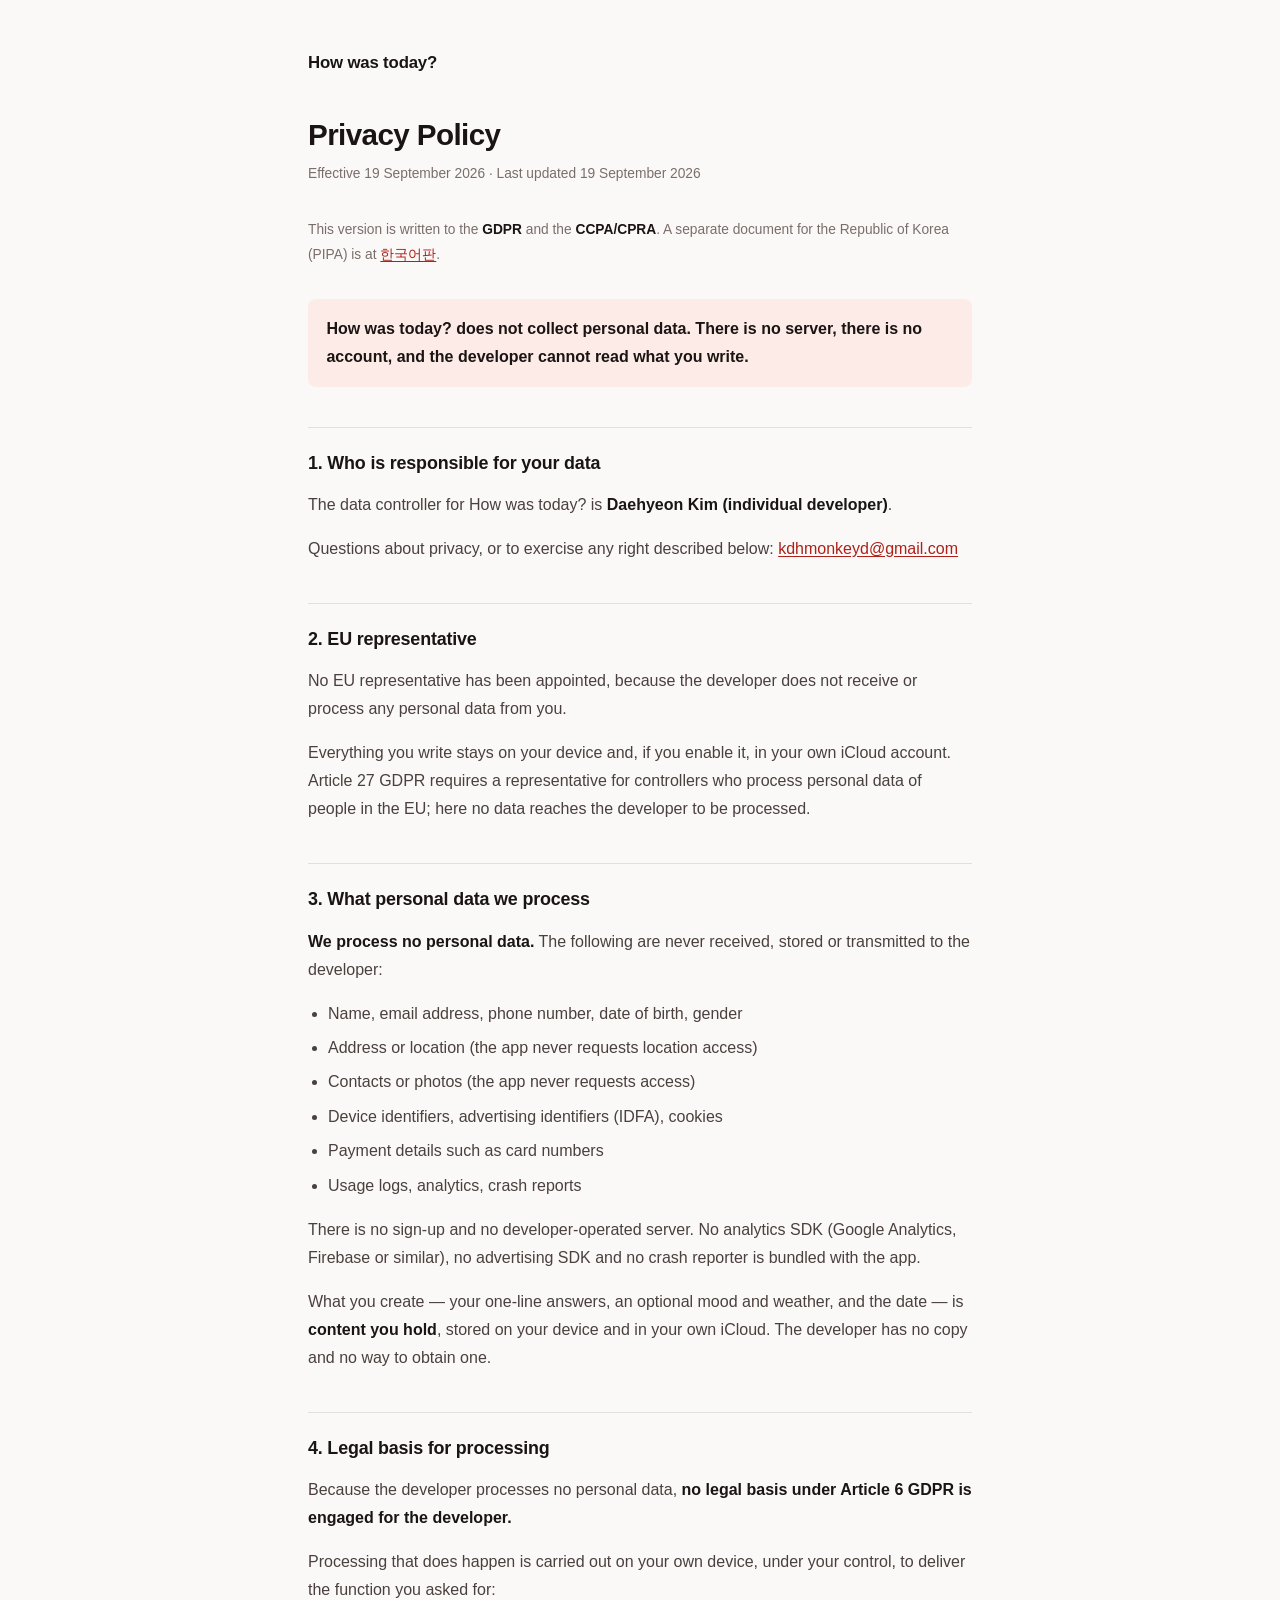
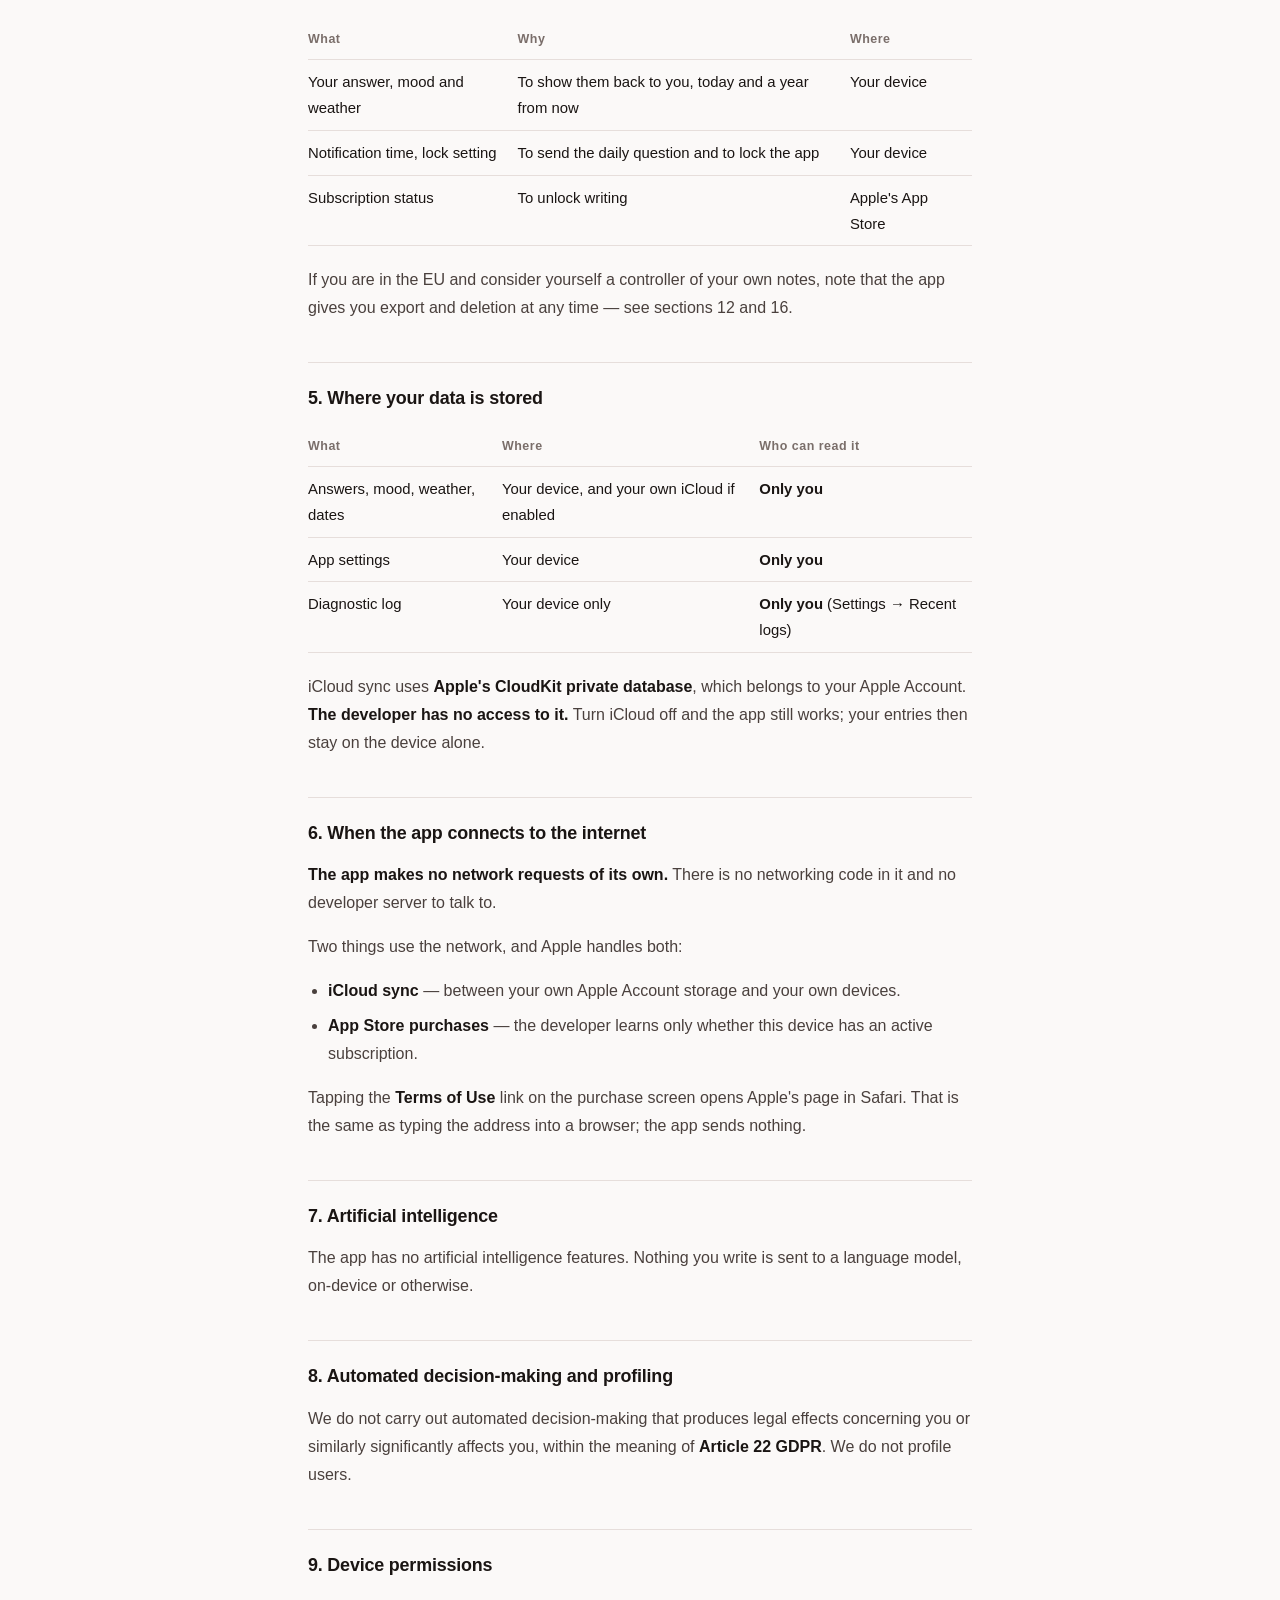
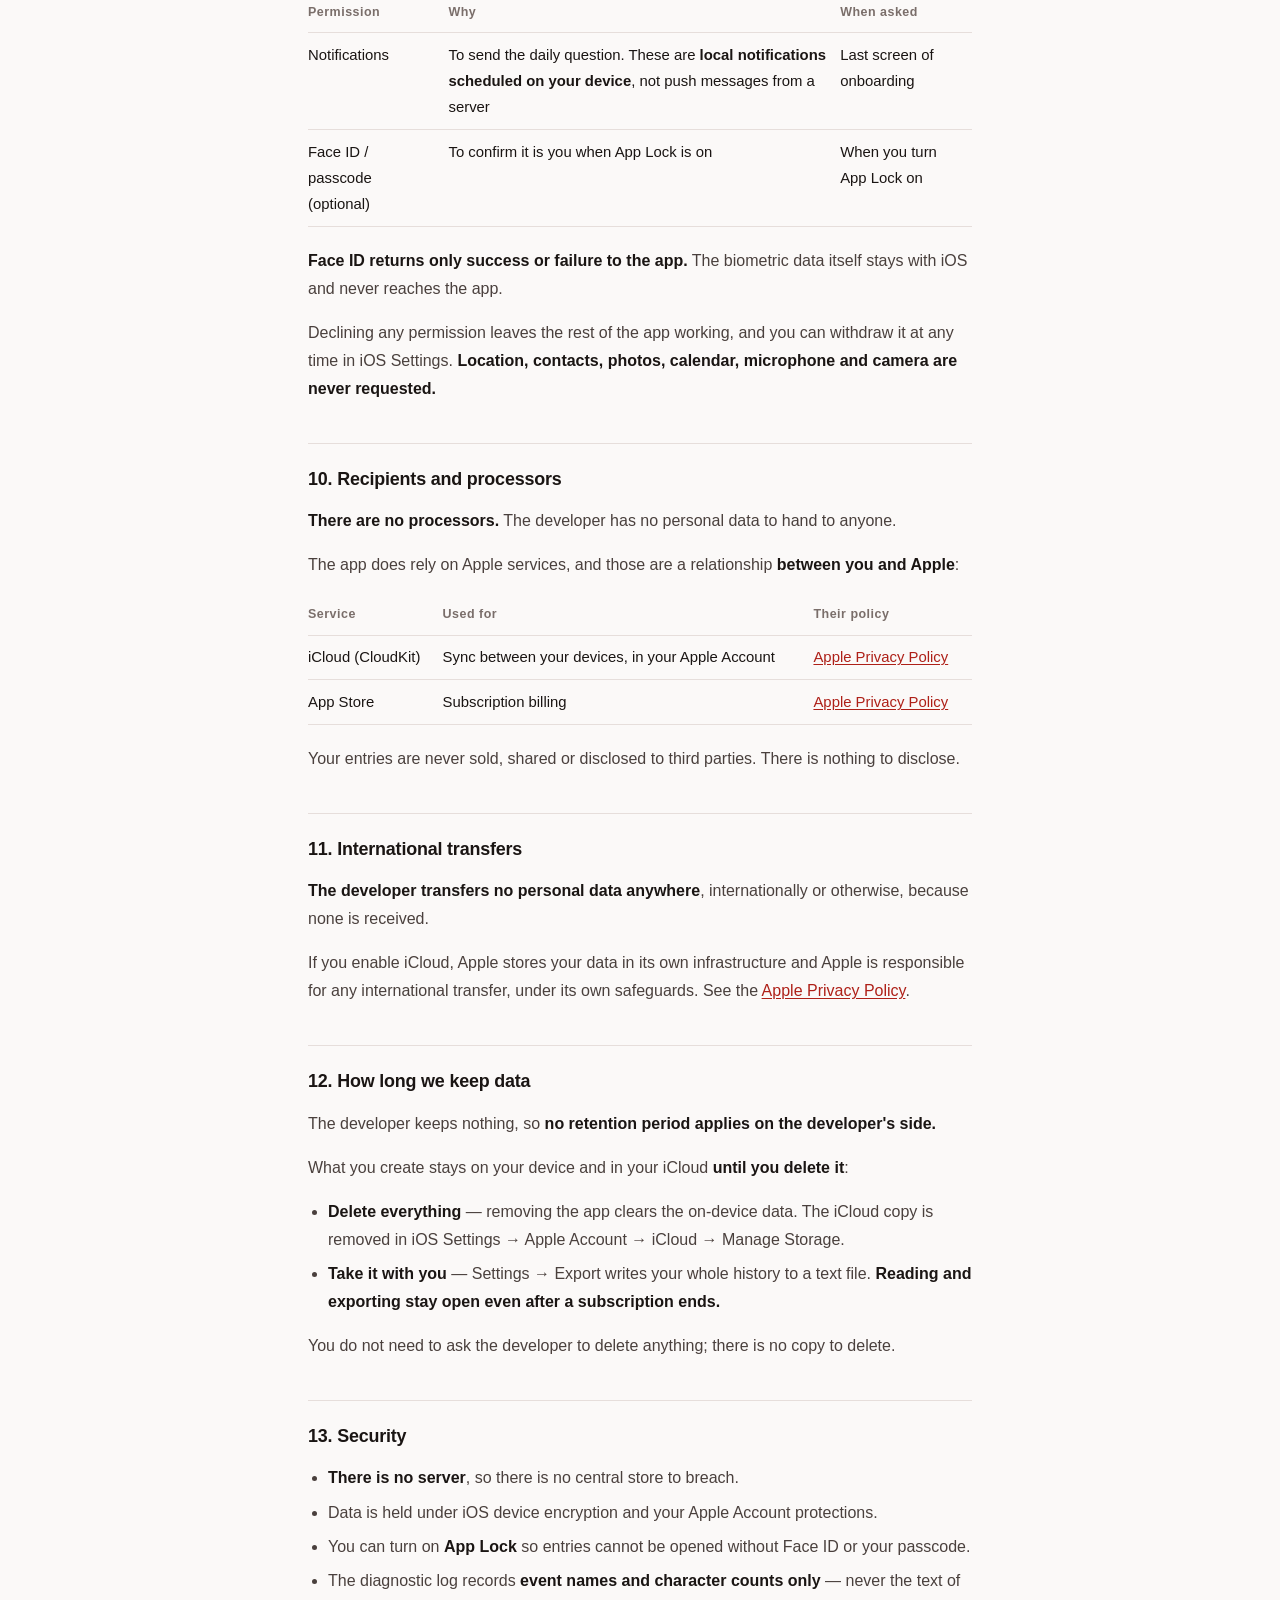
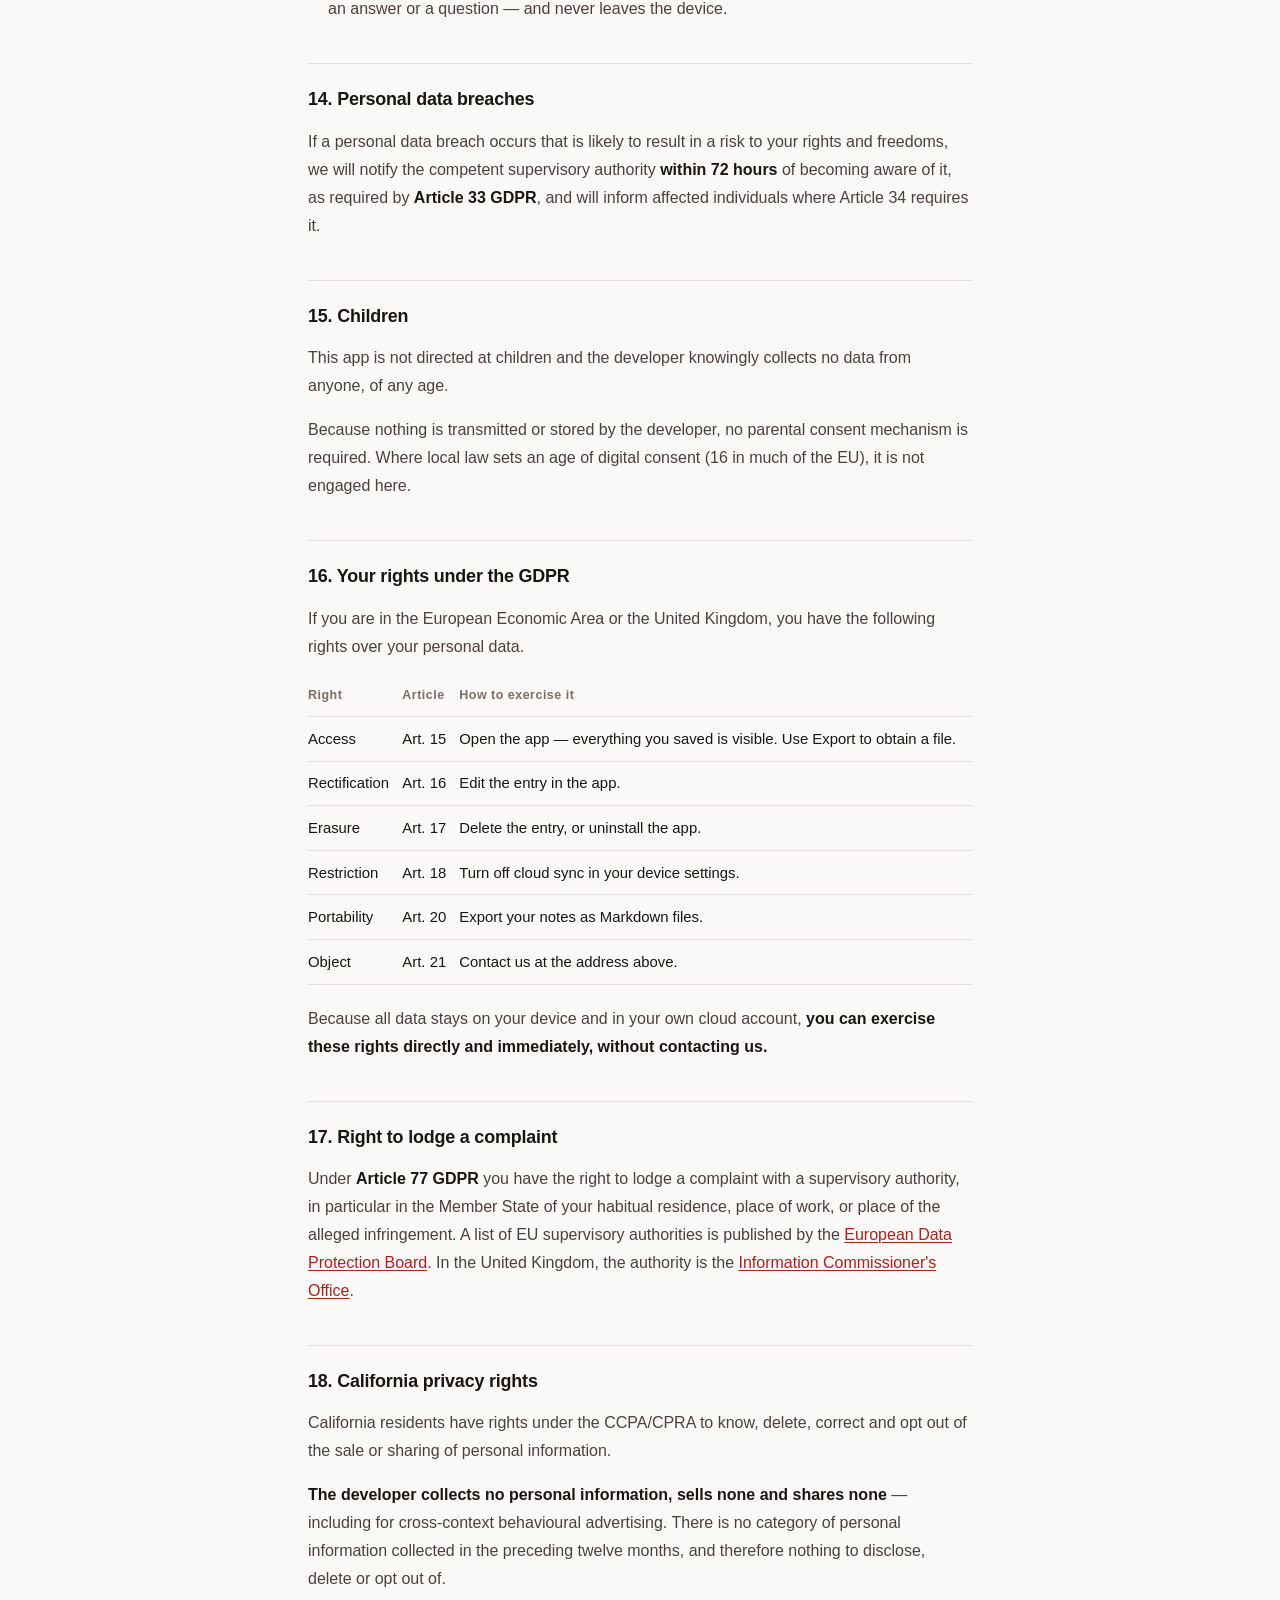
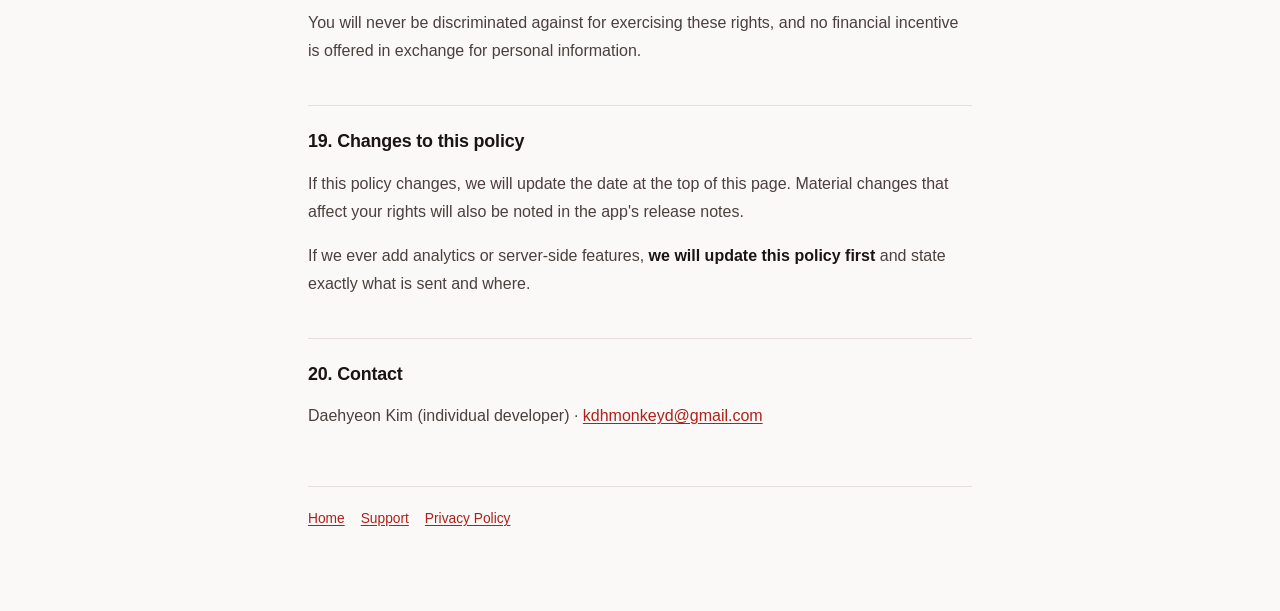
==== privacy-en.html @ e28bb33d "오늘 어땠어? 공개 페이지 — 소개 · 지원 · 개인정보 처리방침 (ko/en) 한국어판은 PIPA 16절, 영문판은 GDPR + CCPA/CPRA 20절. 번역이 아니라 법이 달" ====
<!doctype html>
<html lang="en">
<head>
<meta charset="utf-8">
<meta name="viewport" content="width=device-width, initial-scale=1">
<title>Privacy Policy — How was today?</title>
<meta name="description" content="How was today? — no server, no data collection.">
<link rel="stylesheet" href="_style.css">
</head>
<body>
<div class="wrap">
<header class="brand">
  <a href="./"><span class="ko">How was today?</span><span class="en"></span></a>
</header>

<h1>Privacy Policy</h1>
<p class="meta">Effective 19 September 2026 · Last updated 19 September 2026</p>

<p class="meta">This version is written to the <strong>GDPR</strong> and the <strong>CCPA/CPRA</strong>. A separate document for the Republic of Korea (PIPA) is at <a href="privacy.html">한국어판</a>.</p>

<p class="lede">How was today? does not collect personal data. There is no server, there is no account, and <strong>the developer cannot read what you write.</strong></p>
<h2>1. Who is responsible for your data</h2>
<p>The data controller for How was today? is <strong>Daehyeon Kim (individual developer)</strong>.</p><p>Questions about privacy, or to exercise any right described below: <a href="mailto:kdhmonkeyd@gmail.com">kdhmonkeyd@gmail.com</a></p>

<h2>2. EU representative</h2>
<p>No EU representative has been appointed, because the developer does not receive or process any personal data from you.</p>
<p>Everything you write stays on your device and, if you enable it, in your own iCloud account. Article 27 GDPR requires a representative for controllers who process personal data of people in the EU; here no data reaches the developer to be processed.</p>

<h2>3. What personal data we process</h2>
<p><strong>We process no personal data.</strong> The following are never received, stored or transmitted to the developer:</p>
<ul>
  <li>Name, email address, phone number, date of birth, gender</li>
  <li>Address or location (the app never requests location access)</li>
  <li>Contacts or photos (the app never requests access)</li>
  <li>Device identifiers, advertising identifiers (IDFA), cookies</li>
  <li>Payment details such as card numbers</li>
  <li>Usage logs, analytics, crash reports</li>
</ul>
<p>There is no sign-up and no developer-operated server. No analytics SDK (Google Analytics, Firebase or similar), no advertising SDK and no crash reporter is bundled with the app.</p>
<p>What you create — your one-line answers, an optional mood and weather, and the date — is <strong>content you hold</strong>, stored on your device and in your own iCloud. The developer has no copy and no way to obtain one.</p>

<h2>4. Legal basis for processing</h2>
<p>Because the developer processes no personal data, <strong>no legal basis under Article 6 GDPR is engaged for the developer.</strong></p>
<p>Processing that does happen is carried out on your own device, under your control, to deliver the function you asked for:</p>
<div class="scroller"><table>
<thead><tr><th>What</th><th>Why</th><th>Where</th></tr></thead>
<tbody>
<tr><td>Your answer, mood and weather</td><td>To show them back to you, today and a year from now</td><td>Your device</td></tr>
<tr><td>Notification time, lock setting</td><td>To send the daily question and to lock the app</td><td>Your device</td></tr>
<tr><td>Subscription status</td><td>To unlock writing</td><td>Apple's App Store</td></tr>
</tbody>
</table></div>
<p>If you are in the EU and consider yourself a controller of your own notes, note that the app gives you export and deletion at any time — see sections 12 and 16.</p>

<h2>5. Where your data is stored</h2>
<div class="scroller"><table>
<thead><tr><th>What</th><th>Where</th><th>Who can read it</th></tr></thead>
<tbody>
<tr><td>Answers, mood, weather, dates</td><td>Your device, and your own iCloud if enabled</td><td><strong>Only you</strong></td></tr>
<tr><td>App settings</td><td>Your device</td><td><strong>Only you</strong></td></tr>
<tr><td>Diagnostic log</td><td>Your device only</td><td><strong>Only you</strong> (Settings → Recent logs)</td></tr>
</tbody>
</table></div>
<p>iCloud sync uses <strong>Apple's CloudKit private database</strong>, which belongs to your Apple Account. <strong>The developer has no access to it.</strong> Turn iCloud off and the app still works; your entries then stay on the device alone.</p>

<h2>6. When the app connects to the internet</h2>
<p><strong>The app makes no network requests of its own.</strong> There is no networking code in it and no developer server to talk to.</p>
<p>Two things use the network, and Apple handles both:</p>
<ul>
  <li><strong>iCloud sync</strong> — between your own Apple Account storage and your own devices.</li>
  <li><strong>App Store purchases</strong> — the developer learns only whether this device has an active subscription.</li>
</ul>
<p>Tapping the <strong>Terms of Use</strong> link on the purchase screen opens Apple's page in Safari. That is the same as typing the address into a browser; the app sends nothing.</p>

<h2>7. Artificial intelligence</h2>
<p>The app has no artificial intelligence features. Nothing you write is sent to a language model, on-device or otherwise.</p>

<h2>8. Automated decision-making and profiling</h2>
<p>We do not carry out automated decision-making that produces legal effects concerning you or similarly significantly affects you, within the meaning of <strong>Article 22 GDPR</strong>. We do not profile users.</p>

<h2>9. Device permissions</h2>
<div class="scroller"><table>
<thead><tr><th>Permission</th><th>Why</th><th>When asked</th></tr></thead>
<tbody>
<tr><td>Notifications</td><td>To send the daily question. These are <strong>local notifications scheduled on your device</strong>, not push messages from a server</td><td>Last screen of onboarding</td></tr>
<tr><td>Face ID / passcode (optional)</td><td>To confirm it is you when App Lock is on</td><td>When you turn App Lock on</td></tr>
</tbody>
</table></div>
<p><strong>Face ID returns only success or failure to the app.</strong> The biometric data itself stays with iOS and never reaches the app.</p>
<p>Declining any permission leaves the rest of the app working, and you can withdraw it at any time in iOS Settings. <strong>Location, contacts, photos, calendar, microphone and camera are never requested.</strong></p>

<h2>10. Recipients and processors</h2>
<p><strong>There are no processors.</strong> The developer has no personal data to hand to anyone.</p>
<p>The app does rely on Apple services, and those are a relationship <strong>between you and Apple</strong>:</p>
<div class="scroller"><table>
<thead><tr><th>Service</th><th>Used for</th><th>Their policy</th></tr></thead>
<tbody>
<tr><td>iCloud (CloudKit)</td><td>Sync between your devices, in your Apple Account</td><td><a href="https://www.apple.com/legal/privacy/">Apple Privacy Policy</a></td></tr>
<tr><td>App Store</td><td>Subscription billing</td><td><a href="https://www.apple.com/legal/privacy/">Apple Privacy Policy</a></td></tr>
</tbody>
</table></div>
<p>Your entries are never sold, shared or disclosed to third parties. There is nothing to disclose.</p>

<h2>11. International transfers</h2>
<p><strong>The developer transfers no personal data anywhere</strong>, internationally or otherwise, because none is received.</p>
<p>If you enable iCloud, Apple stores your data in its own infrastructure and Apple is responsible for any international transfer, under its own safeguards. See the <a href="https://www.apple.com/legal/privacy/">Apple Privacy Policy</a>.</p>

<h2>12. How long we keep data</h2>
<p>The developer keeps nothing, so <strong>no retention period applies on the developer's side.</strong></p>
<p>What you create stays on your device and in your iCloud <strong>until you delete it</strong>:</p>
<ul>
  <li><strong>Delete everything</strong> — removing the app clears the on-device data. The iCloud copy is removed in iOS Settings → Apple Account → iCloud → Manage Storage.</li>
  <li><strong>Take it with you</strong> — Settings → Export writes your whole history to a text file. <strong>Reading and exporting stay open even after a subscription ends.</strong></li>
</ul>
<p>You do not need to ask the developer to delete anything; there is no copy to delete.</p>

<h2>13. Security</h2>
<ul>
  <li><strong>There is no server</strong>, so there is no central store to breach.</li>
  <li>Data is held under iOS device encryption and your Apple Account protections.</li>
  <li>You can turn on <strong>App Lock</strong> so entries cannot be opened without Face ID or your passcode.</li>
  <li>The diagnostic log records <strong>event names and character counts only</strong> — never the text of an answer or a question — and never leaves the device.</li>
</ul>

<h2>14. Personal data breaches</h2>
<p>If a personal data breach occurs that is likely to result in a risk to your rights and freedoms, we will notify the competent supervisory authority <strong>within 72 hours</strong> of becoming aware of it, as required by <strong>Article 33 GDPR</strong>, and will inform affected individuals where Article 34 requires it.</p>

<h2>15. Children</h2>
<p>This app is not directed at children and the developer knowingly collects no data from anyone, of any age.</p>
<p>Because nothing is transmitted or stored by the developer, no parental consent mechanism is required. Where local law sets an age of digital consent (16 in much of the EU), it is not engaged here.</p>

<h2>16. Your rights under the GDPR</h2>
<p>If you are in the European Economic Area or the United Kingdom, you have the following rights over your personal data.</p>
<div class="scroller"><table><thead><tr><th>Right</th><th>Article</th><th>How to exercise it</th></tr></thead><tbody><tr><td>Access</td><td>Art. 15</td><td>Open the app — everything you saved is visible. Use Export to obtain a file.</td></tr><tr><td>Rectification</td><td>Art. 16</td><td>Edit the entry in the app.</td></tr><tr><td>Erasure</td><td>Art. 17</td><td>Delete the entry, or uninstall the app.</td></tr><tr><td>Restriction</td><td>Art. 18</td><td>Turn off cloud sync in your device settings.</td></tr><tr><td>Portability</td><td>Art. 20</td><td>Export your notes as Markdown files.</td></tr><tr><td>Object</td><td>Art. 21</td><td>Contact us at the address above.</td></tr></tbody></table></div>
<p>Because all data stays on your device and in your own cloud account, <strong>you can exercise these rights directly and immediately, without contacting us.</strong></p>

<h2>17. Right to lodge a complaint</h2>
<p>Under <strong>Article 77 GDPR</strong> you have the right to lodge a complaint with a supervisory authority, in particular in the Member State of your habitual residence, place of work, or place of the alleged infringement. A list of EU supervisory authorities is published by the <a href="https://www.edpb.europa.eu/about-edpb/about-edpb/members_en">European Data Protection Board</a>. In the United Kingdom, the authority is the <a href="https://ico.org.uk/">Information Commissioner's Office</a>.</p>

<h2>18. California privacy rights</h2>
<p>California residents have rights under the CCPA/CPRA to know, delete, correct and opt out of the sale or sharing of personal information.</p>
<p><strong>The developer collects no personal information, sells none and shares none</strong> — including for cross-context behavioural advertising. There is no category of personal information collected in the preceding twelve months, and therefore nothing to disclose, delete or opt out of.</p>
<p>You will never be discriminated against for exercising these rights, and no financial incentive is offered in exchange for personal information.</p>

<h2>19. Changes to this policy</h2>
<p>If this policy changes, we will update the date at the top of this page. Material changes that affect your rights will also be noted in the app's release notes.</p>
<p>If we ever add analytics or server-side features, <strong>we will update this policy first</strong> and state exactly what is sent and where.</p>

<h2>20. Contact</h2>
<p>Daehyeon Kim (individual developer) · <a href="mailto:kdhmonkeyd@gmail.com">kdhmonkeyd@gmail.com</a></p>
<footer>
  <a href="./">Home</a><a href="support.html">Support</a><a href="privacy-en.html">Privacy Policy</a>
</footer>
</div>
</body>
</html>
---- _style.css ----
/* 앱과 같은 토큰 (DesignTokens.swift) */
:root {
  --brand: #DE2E24; --brand-ink: #AE2018; --brand-soft: #FDEBE8;
  --ground: #FBF9F8; --surface: #FFFFFF; --sunk: #F4EFED;
  --ink: #1A1513; --ink2: #4A403D; --ink3: #7A6E6A;
  --hairline: #E6DEDB;
}
@media (prefers-color-scheme: dark) {
  :root {
    --brand: #FF6A5C; --brand-ink: #FF9084; --brand-soft: #35201D;
    --ground: #16110F; --surface: #1E1815; --sunk: #241D1A;
    --ink: #F3EDEB; --ink2: #C4B8B4; --ink3: #93857F;
    --hairline: #362C29;
  }
}
* { box-sizing: border-box; }
html { -webkit-text-size-adjust: 100%; }
body {
  margin: 0; background: var(--ground); color: var(--ink);
  font: 16px/1.75 "Apple SD Gothic Neo", "Pretendard", -apple-system,
        BlinkMacSystemFont, "Segoe UI", "Malgun Gothic", sans-serif;
  -webkit-font-smoothing: antialiased;
}
.wrap { max-width: 44rem; margin: 0 auto; padding: 3rem 1.25rem 5rem; }
header.brand { display: flex; align-items: center; gap: .6rem; margin-bottom: 2.5rem; }
header.brand a { display: flex; align-items: baseline; gap: .5rem; text-decoration: none; }
header.brand .ko { font-size: 1.05rem; font-weight: 800; color: var(--ink); letter-spacing: -.01em; }
header.brand .en {
  font-size: .68rem; font-weight: 700; letter-spacing: .16em;
  text-transform: uppercase; color: var(--brand-ink);
}
h1 { font-size: 1.85rem; font-weight: 800; line-height: 1.25; letter-spacing: -.02em; margin: 0 0 .5rem; }
h2 {
  font-size: 1.12rem; font-weight: 700; margin: 2.5rem 0 .75rem;
  padding-top: 1.25rem; border-top: 1px solid var(--hairline); letter-spacing: -.01em;
}
h3 { font-size: 1rem; font-weight: 700; margin: 1.75rem 0 .4rem; }
p, li { color: var(--ink2); }
p { margin: 0 0 1rem; }
strong, b { color: var(--ink); font-weight: 700; }
.meta { color: var(--ink3); font-size: .86rem; margin-bottom: 2rem; }
.lede {
  background: var(--brand-soft); color: var(--ink);
  padding: 1rem 1.15rem; border-radius: 8px; margin: 0 0 2rem; font-weight: 600;
}
ul, ol { padding-left: 1.25rem; margin: 0 0 1rem; }
li { margin-bottom: .4rem; }
.scroller { overflow-x: auto; margin: 0 0 1.25rem; }
table { border-collapse: collapse; width: 100%; font-size: .93rem; min-width: 26rem; }
th, td { text-align: left; padding: .55rem .8rem .55rem 0; border-bottom: 1px solid var(--hairline); vertical-align: top; }
th { font-size: .78rem; font-weight: 700; color: var(--ink3); letter-spacing: .04em; }
code {
  font-family: ui-monospace, SFMono-Regular, Menlo, monospace;
  font-size: .88em; background: var(--sunk); padding: .1em .35em; border-radius: 3px;
  overflow-wrap: anywhere;
}
a { color: var(--brand-ink); text-underline-offset: 2px; }
a:focus-visible { outline: 2px solid var(--brand); outline-offset: 2px; }
footer {
  margin-top: 3.5rem; padding-top: 1.25rem; border-top: 1px solid var(--hairline);
  font-size: .86rem; color: var(--ink3);
}
footer a { margin-right: 1rem; }
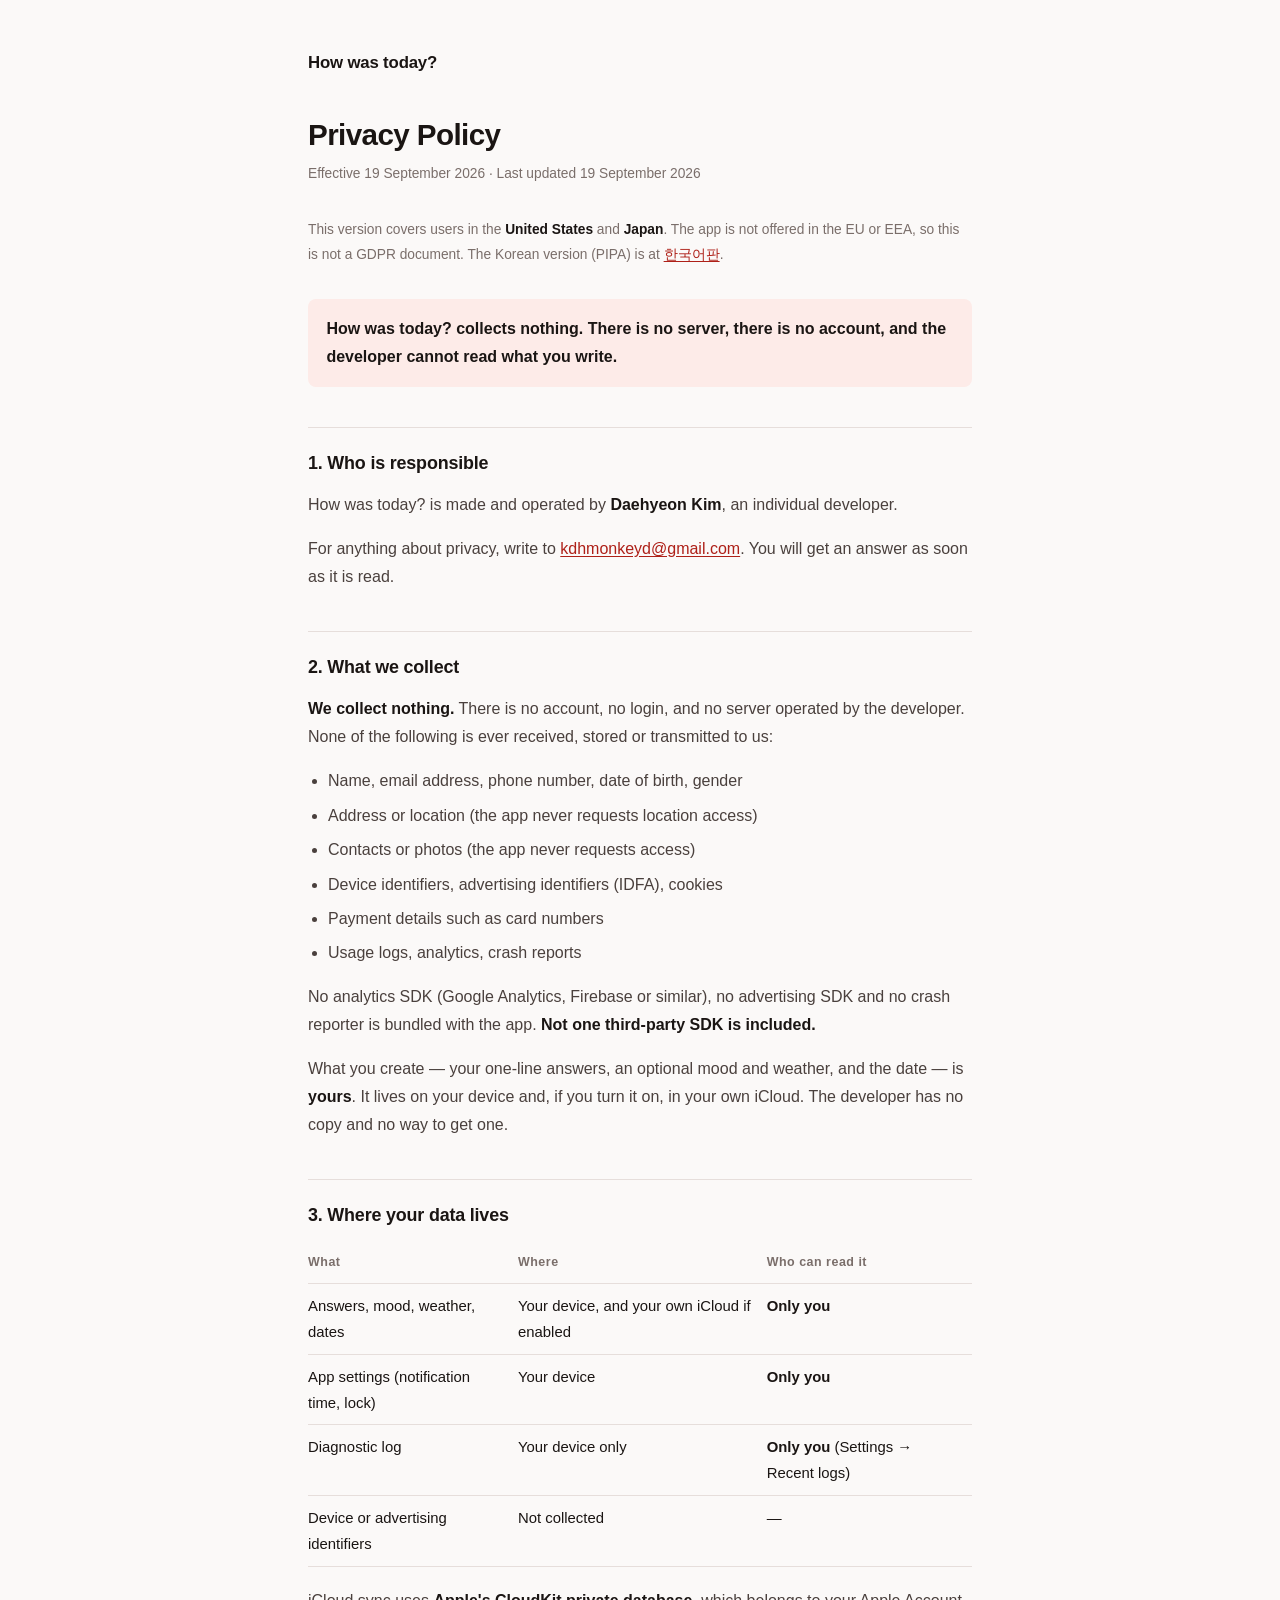
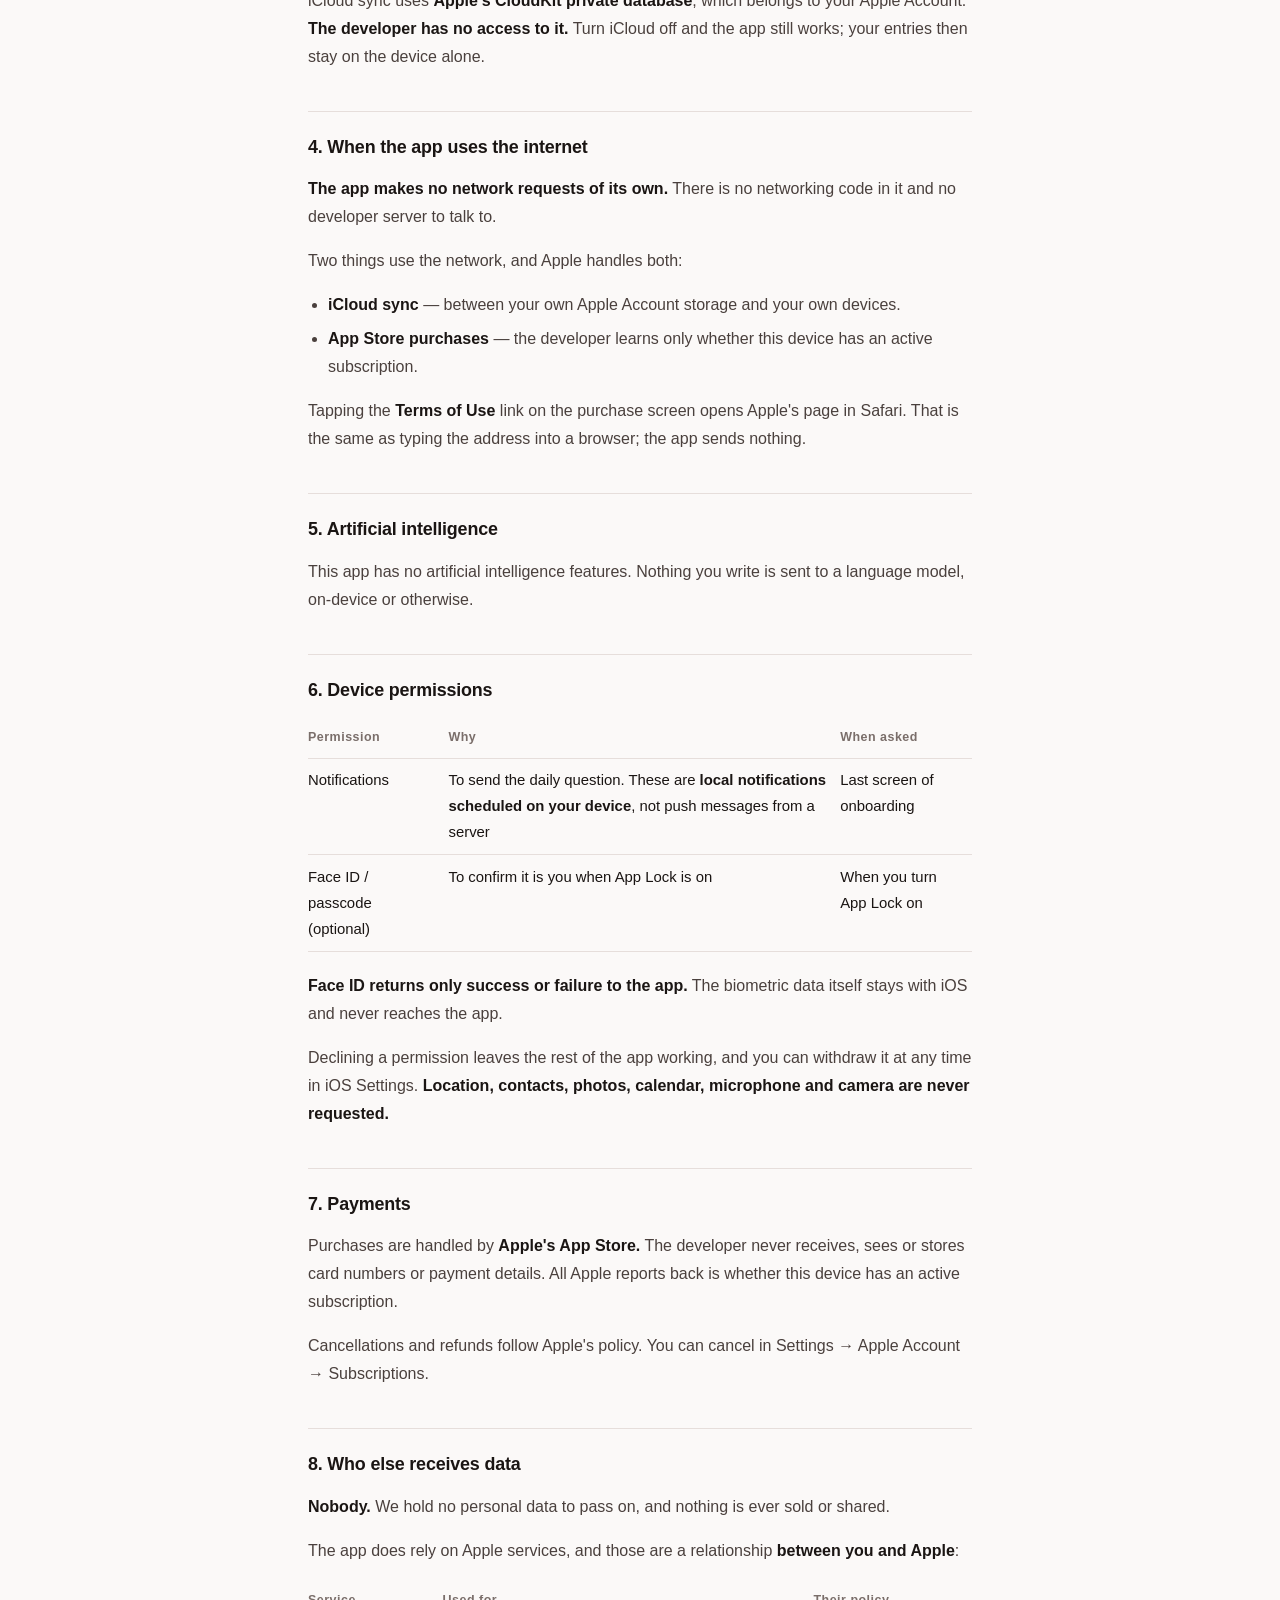
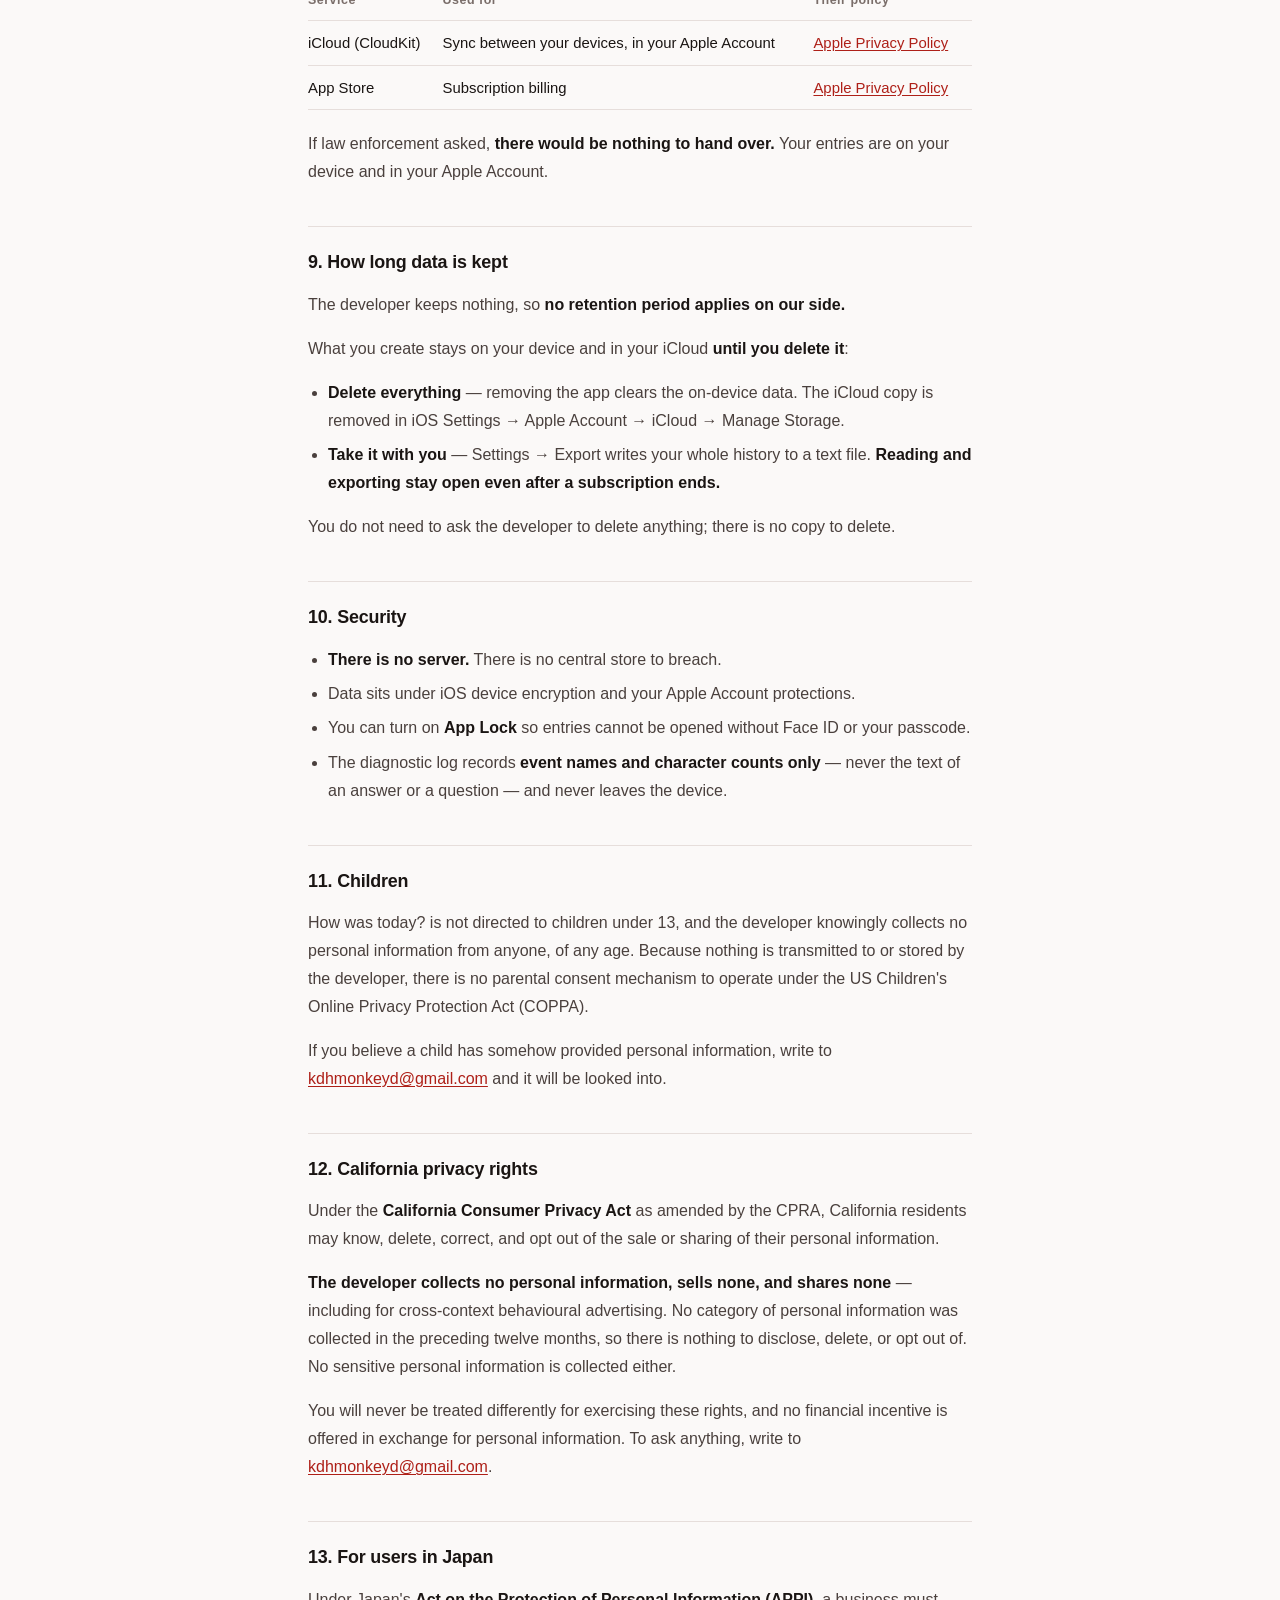
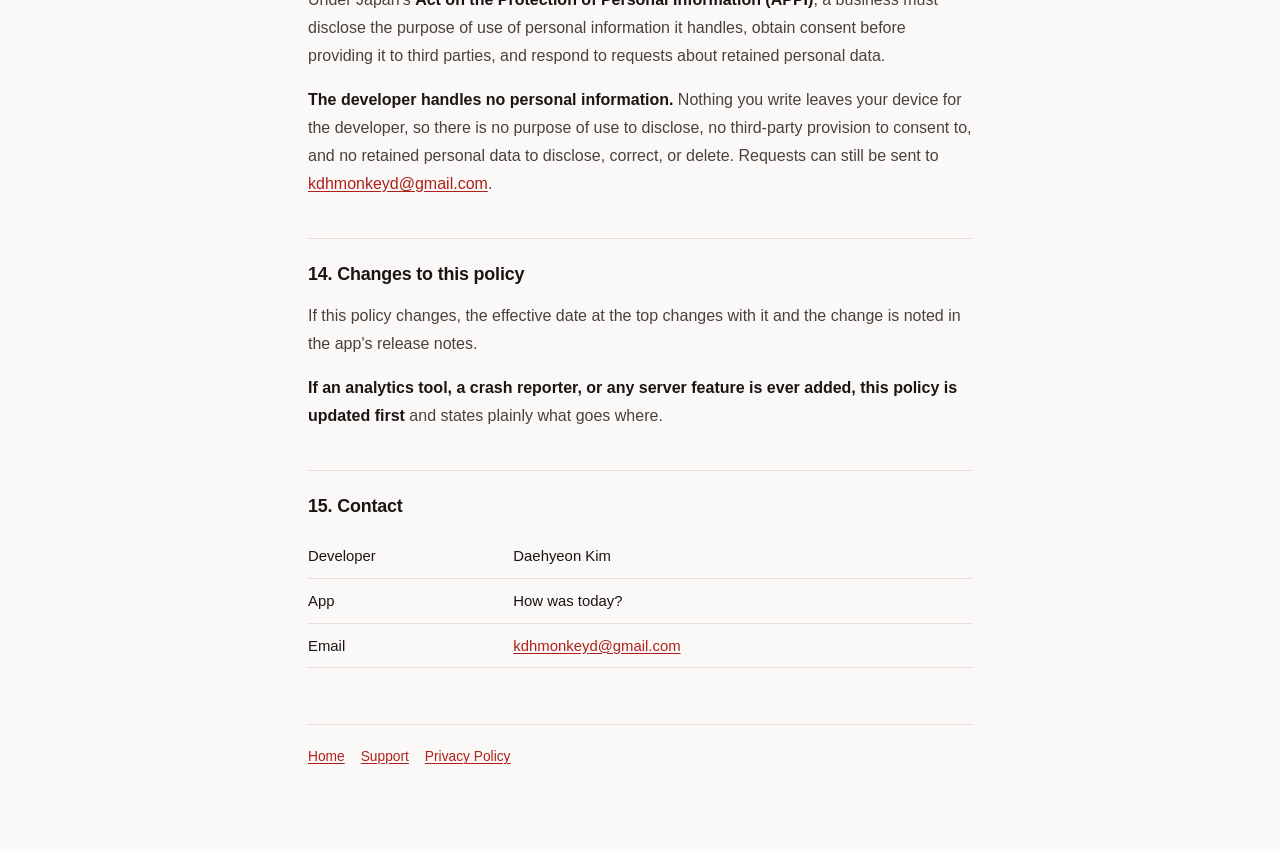
==== commit c4dd1b05: "영문판을 GDPR 문서에서 미국·일본 기준으로 바꾼다 출시 지역이 한국·일본·미국으로 정해졌다. 유럽에 내지 않으므로 GDPR 절(법적 근거 6조·이동권 20조·유출 통지 33조·" ====
--- a/privacy-en.html
+++ b/privacy-en.html
@@ -16,18 +16,14 @@
 <h1>Privacy Policy</h1>
 <p class="meta">Effective 19 September 2026 · Last updated 19 September 2026</p>
 
-<p class="meta">This version is written to the <strong>GDPR</strong> and the <strong>CCPA/CPRA</strong>. A separate document for the Republic of Korea (PIPA) is at <a href="privacy.html">한국어판</a>.</p>
+<p class="meta">This version covers users in the <strong>United States</strong> and <strong>Japan</strong>. The app is not offered in the EU or EEA, so this is not a GDPR document. The Korean version (PIPA) is at <a href="privacy.html">한국어판</a>.</p>
 
-<p class="lede">How was today? does not collect personal data. There is no server, there is no account, and <strong>the developer cannot read what you write.</strong></p>
-<h2>1. Who is responsible for your data</h2>
-<p>The data controller for How was today? is <strong>Daehyeon Kim (individual developer)</strong>.</p><p>Questions about privacy, or to exercise any right described below: <a href="mailto:kdhmonkeyd@gmail.com">kdhmonkeyd@gmail.com</a></p>
+<p class="lede">How was today? collects nothing. There is no server, there is no account, and <strong>the developer cannot read what you write.</strong></p>
+<h2>1. Who is responsible</h2>
+<p>How was today? is made and operated by <strong>Daehyeon Kim</strong>, an individual developer.</p><p>For anything about privacy, write to <a href="mailto:kdhmonkeyd@gmail.com">kdhmonkeyd@gmail.com</a>. You will get an answer as soon as it is read.</p>
 
-<h2>2. EU representative</h2>
-<p>No EU representative has been appointed, because the developer does not receive or process any personal data from you.</p>
-<p>Everything you write stays on your device and, if you enable it, in your own iCloud account. Article 27 GDPR requires a representative for controllers who process personal data of people in the EU; here no data reaches the developer to be processed.</p>
-
-<h2>3. What personal data we process</h2>
-<p><strong>We process no personal data.</strong> The following are never received, stored or transmitted to the developer:</p>
+<h2>2. What we collect</h2>
+<p><strong>We collect nothing.</strong> There is no account, no login, and no server operated by the developer. None of the following is ever received, stored or transmitted to us:</p>
 <ul>
   <li>Name, email address, phone number, date of birth, gender</li>
   <li>Address or location (the app never requests location access)</li>
@@ -36,34 +32,22 @@
   <li>Payment details such as card numbers</li>
   <li>Usage logs, analytics, crash reports</li>
 </ul>
-<p>There is no sign-up and no developer-operated server. No analytics SDK (Google Analytics, Firebase or similar), no advertising SDK and no crash reporter is bundled with the app.</p>
-<p>What you create — your one-line answers, an optional mood and weather, and the date — is <strong>content you hold</strong>, stored on your device and in your own iCloud. The developer has no copy and no way to obtain one.</p>
+<p>No analytics SDK (Google Analytics, Firebase or similar), no advertising SDK and no crash reporter is bundled with the app. <strong>Not one third-party SDK is included.</strong></p>
+<p>What you create — your one-line answers, an optional mood and weather, and the date — is <strong>yours</strong>. It lives on your device and, if you turn it on, in your own iCloud. The developer has no copy and no way to get one.</p>
 
-<h2>4. Legal basis for processing</h2>
-<p>Because the developer processes no personal data, <strong>no legal basis under Article 6 GDPR is engaged for the developer.</strong></p>
-<p>Processing that does happen is carried out on your own device, under your control, to deliver the function you asked for:</p>
-<div class="scroller"><table>
-<thead><tr><th>What</th><th>Why</th><th>Where</th></tr></thead>
-<tbody>
-<tr><td>Your answer, mood and weather</td><td>To show them back to you, today and a year from now</td><td>Your device</td></tr>
-<tr><td>Notification time, lock setting</td><td>To send the daily question and to lock the app</td><td>Your device</td></tr>
-<tr><td>Subscription status</td><td>To unlock writing</td><td>Apple's App Store</td></tr>
-</tbody>
-</table></div>
-<p>If you are in the EU and consider yourself a controller of your own notes, note that the app gives you export and deletion at any time — see sections 12 and 16.</p>
-
-<h2>5. Where your data is stored</h2>
+<h2>3. Where your data lives</h2>
 <div class="scroller"><table>
 <thead><tr><th>What</th><th>Where</th><th>Who can read it</th></tr></thead>
 <tbody>
 <tr><td>Answers, mood, weather, dates</td><td>Your device, and your own iCloud if enabled</td><td><strong>Only you</strong></td></tr>
-<tr><td>App settings</td><td>Your device</td><td><strong>Only you</strong></td></tr>
+<tr><td>App settings (notification time, lock)</td><td>Your device</td><td><strong>Only you</strong></td></tr>
 <tr><td>Diagnostic log</td><td>Your device only</td><td><strong>Only you</strong> (Settings → Recent logs)</td></tr>
+<tr><td>Device or advertising identifiers</td><td>Not collected</td><td>—</td></tr>
 </tbody>
 </table></div>
 <p>iCloud sync uses <strong>Apple's CloudKit private database</strong>, which belongs to your Apple Account. <strong>The developer has no access to it.</strong> Turn iCloud off and the app still works; your entries then stay on the device alone.</p>
 
-<h2>6. When the app connects to the internet</h2>
+<h2>4. When the app uses the internet</h2>
 <p><strong>The app makes no network requests of its own.</strong> There is no networking code in it and no developer server to talk to.</p>
 <p>Two things use the network, and Apple handles both:</p>
 <ul>
@@ -72,13 +56,10 @@
 </ul>
 <p>Tapping the <strong>Terms of Use</strong> link on the purchase screen opens Apple's page in Safari. That is the same as typing the address into a browser; the app sends nothing.</p>
 
-<h2>7. Artificial intelligence</h2>
-<p>The app has no artificial intelligence features. Nothing you write is sent to a language model, on-device or otherwise.</p>
+<h2>5. Artificial intelligence</h2>
+<p>This app has no artificial intelligence features. Nothing you write is sent to a language model, on-device or otherwise.</p>
 
-<h2>8. Automated decision-making and profiling</h2>
-<p>We do not carry out automated decision-making that produces legal effects concerning you or similarly significantly affects you, within the meaning of <strong>Article 22 GDPR</strong>. We do not profile users.</p>
-
-<h2>9. Device permissions</h2>
+<h2>6. Device permissions</h2>
 <div class="scroller"><table>
 <thead><tr><th>Permission</th><th>Why</th><th>When asked</th></tr></thead>
 <tbody>
@@ -87,10 +68,14 @@
 </tbody>
 </table></div>
 <p><strong>Face ID returns only success or failure to the app.</strong> The biometric data itself stays with iOS and never reaches the app.</p>
-<p>Declining any permission leaves the rest of the app working, and you can withdraw it at any time in iOS Settings. <strong>Location, contacts, photos, calendar, microphone and camera are never requested.</strong></p>
+<p>Declining a permission leaves the rest of the app working, and you can withdraw it at any time in iOS Settings. <strong>Location, contacts, photos, calendar, microphone and camera are never requested.</strong></p>
 
-<h2>10. Recipients and processors</h2>
-<p><strong>There are no processors.</strong> The developer has no personal data to hand to anyone.</p>
+<h2>7. Payments</h2>
+<p>Purchases are handled by <strong>Apple's App Store.</strong> The developer never receives, sees or stores card numbers or payment details. All Apple reports back is whether this device has an active subscription.</p>
+<p>Cancellations and refunds follow Apple's policy. You can cancel in Settings → Apple Account → Subscriptions.</p>
+
+<h2>8. Who else receives data</h2>
+<p><strong>Nobody.</strong> We hold no personal data to pass on, and nothing is ever sold or shared.</p>
 <p>The app does rely on Apple services, and those are a relationship <strong>between you and Apple</strong>:</p>
 <div class="scroller"><table>
 <thead><tr><th>Service</th><th>Used for</th><th>Their policy</th></tr></thead>
@@ -99,14 +84,10 @@
 <tr><td>App Store</td><td>Subscription billing</td><td><a href="https://www.apple.com/legal/privacy/">Apple Privacy Policy</a></td></tr>
 </tbody>
 </table></div>
-<p>Your entries are never sold, shared or disclosed to third parties. There is nothing to disclose.</p>
+<p>If law enforcement asked, <strong>there would be nothing to hand over.</strong> Your entries are on your device and in your Apple Account.</p>
 
-<h2>11. International transfers</h2>
-<p><strong>The developer transfers no personal data anywhere</strong>, internationally or otherwise, because none is received.</p>
-<p>If you enable iCloud, Apple stores your data in its own infrastructure and Apple is responsible for any international transfer, under its own safeguards. See the <a href="https://www.apple.com/legal/privacy/">Apple Privacy Policy</a>.</p>
-
-<h2>12. How long we keep data</h2>
-<p>The developer keeps nothing, so <strong>no retention period applies on the developer's side.</strong></p>
+<h2>9. How long data is kept</h2>
+<p>The developer keeps nothing, so <strong>no retention period applies on our side.</strong></p>
 <p>What you create stays on your device and in your iCloud <strong>until you delete it</strong>:</p>
 <ul>
   <li><strong>Delete everything</strong> — removing the app clears the on-device data. The iCloud copy is removed in iOS Settings → Apple Account → iCloud → Manage Storage.</li>
@@ -114,40 +95,29 @@
 </ul>
 <p>You do not need to ask the developer to delete anything; there is no copy to delete.</p>
 
-<h2>13. Security</h2>
+<h2>10. Security</h2>
 <ul>
-  <li><strong>There is no server</strong>, so there is no central store to breach.</li>
-  <li>Data is held under iOS device encryption and your Apple Account protections.</li>
+  <li><strong>There is no server.</strong> There is no central store to breach.</li>
+  <li>Data sits under iOS device encryption and your Apple Account protections.</li>
   <li>You can turn on <strong>App Lock</strong> so entries cannot be opened without Face ID or your passcode.</li>
   <li>The diagnostic log records <strong>event names and character counts only</strong> — never the text of an answer or a question — and never leaves the device.</li>
 </ul>
 
-<h2>14. Personal data breaches</h2>
-<p>If a personal data breach occurs that is likely to result in a risk to your rights and freedoms, we will notify the competent supervisory authority <strong>within 72 hours</strong> of becoming aware of it, as required by <strong>Article 33 GDPR</strong>, and will inform affected individuals where Article 34 requires it.</p>
+<h2>11. Children</h2>
+<p>How was today? is not directed to children under 13, and the developer knowingly collects no personal information from anyone, of any age. Because nothing is transmitted to or stored by the developer, there is no parental consent mechanism to operate under the US Children's Online Privacy Protection Act (COPPA).</p><p>If you believe a child has somehow provided personal information, write to <a href="mailto:kdhmonkeyd@gmail.com">kdhmonkeyd@gmail.com</a> and it will be looked into.</p>
 
-<h2>15. Children</h2>
-<p>This app is not directed at children and the developer knowingly collects no data from anyone, of any age.</p>
-<p>Because nothing is transmitted or stored by the developer, no parental consent mechanism is required. Where local law sets an age of digital consent (16 in much of the EU), it is not engaged here.</p>
+<h2>12. California privacy rights</h2>
+<p>Under the <strong>California Consumer Privacy Act</strong> as amended by the CPRA, California residents may know, delete, correct, and opt out of the sale or sharing of their personal information.</p><p><strong>The developer collects no personal information, sells none, and shares none</strong> — including for cross-context behavioural advertising. No category of personal information was collected in the preceding twelve months, so there is nothing to disclose, delete, or opt out of. No sensitive personal information is collected either.</p><p>You will never be treated differently for exercising these rights, and no financial incentive is offered in exchange for personal information. To ask anything, write to <a href="mailto:kdhmonkeyd@gmail.com">kdhmonkeyd@gmail.com</a>.</p>
 
-<h2>16. Your rights under the GDPR</h2>
-<p>If you are in the European Economic Area or the United Kingdom, you have the following rights over your personal data.</p>
-<div class="scroller"><table><thead><tr><th>Right</th><th>Article</th><th>How to exercise it</th></tr></thead><tbody><tr><td>Access</td><td>Art. 15</td><td>Open the app — everything you saved is visible. Use Export to obtain a file.</td></tr><tr><td>Rectification</td><td>Art. 16</td><td>Edit the entry in the app.</td></tr><tr><td>Erasure</td><td>Art. 17</td><td>Delete the entry, or uninstall the app.</td></tr><tr><td>Restriction</td><td>Art. 18</td><td>Turn off cloud sync in your device settings.</td></tr><tr><td>Portability</td><td>Art. 20</td><td>Export your notes as Markdown files.</td></tr><tr><td>Object</td><td>Art. 21</td><td>Contact us at the address above.</td></tr></tbody></table></div>
-<p>Because all data stays on your device and in your own cloud account, <strong>you can exercise these rights directly and immediately, without contacting us.</strong></p>
+<h2>13. For users in Japan</h2>
+<p>Under Japan's <strong>Act on the Protection of Personal Information (APPI)</strong>, a business must disclose the purpose of use of personal information it handles, obtain consent before providing it to third parties, and respond to requests about retained personal data.</p><p><strong>The developer handles no personal information.</strong> Nothing you write leaves your device for the developer, so there is no purpose of use to disclose, no third-party provision to consent to, and no retained personal data to disclose, correct, or delete. Requests can still be sent to <a href="mailto:kdhmonkeyd@gmail.com">kdhmonkeyd@gmail.com</a>.</p>
 
-<h2>17. Right to lodge a complaint</h2>
-<p>Under <strong>Article 77 GDPR</strong> you have the right to lodge a complaint with a supervisory authority, in particular in the Member State of your habitual residence, place of work, or place of the alleged infringement. A list of EU supervisory authorities is published by the <a href="https://www.edpb.europa.eu/about-edpb/about-edpb/members_en">European Data Protection Board</a>. In the United Kingdom, the authority is the <a href="https://ico.org.uk/">Information Commissioner's Office</a>.</p>
+<h2>14. Changes to this policy</h2>
+<p>If this policy changes, the effective date at the top changes with it and the change is noted in the app's release notes.</p>
+<p><strong>If an analytics tool, a crash reporter, or any server feature is ever added, this policy is updated first</strong> and states plainly what goes where.</p>
 
-<h2>18. California privacy rights</h2>
-<p>California residents have rights under the CCPA/CPRA to know, delete, correct and opt out of the sale or sharing of personal information.</p>
-<p><strong>The developer collects no personal information, sells none and shares none</strong> — including for cross-context behavioural advertising. There is no category of personal information collected in the preceding twelve months, and therefore nothing to disclose, delete or opt out of.</p>
-<p>You will never be discriminated against for exercising these rights, and no financial incentive is offered in exchange for personal information.</p>
-
-<h2>19. Changes to this policy</h2>
-<p>If this policy changes, we will update the date at the top of this page. Material changes that affect your rights will also be noted in the app's release notes.</p>
-<p>If we ever add analytics or server-side features, <strong>we will update this policy first</strong> and state exactly what is sent and where.</p>
-
-<h2>20. Contact</h2>
-<p>Daehyeon Kim (individual developer) · <a href="mailto:kdhmonkeyd@gmail.com">kdhmonkeyd@gmail.com</a></p>
+<h2>15. Contact</h2>
+<div class="scroller"><table><tbody><tr><td>Developer</td><td>Daehyeon Kim</td></tr><tr><td>App</td><td>How was today?</td></tr><tr><td>Email</td><td><a href="mailto:kdhmonkeyd@gmail.com">kdhmonkeyd@gmail.com</a></td></tr></tbody></table></div>
 <footer>
   <a href="./">Home</a><a href="support.html">Support</a><a href="privacy-en.html">Privacy Policy</a>
 </footer>
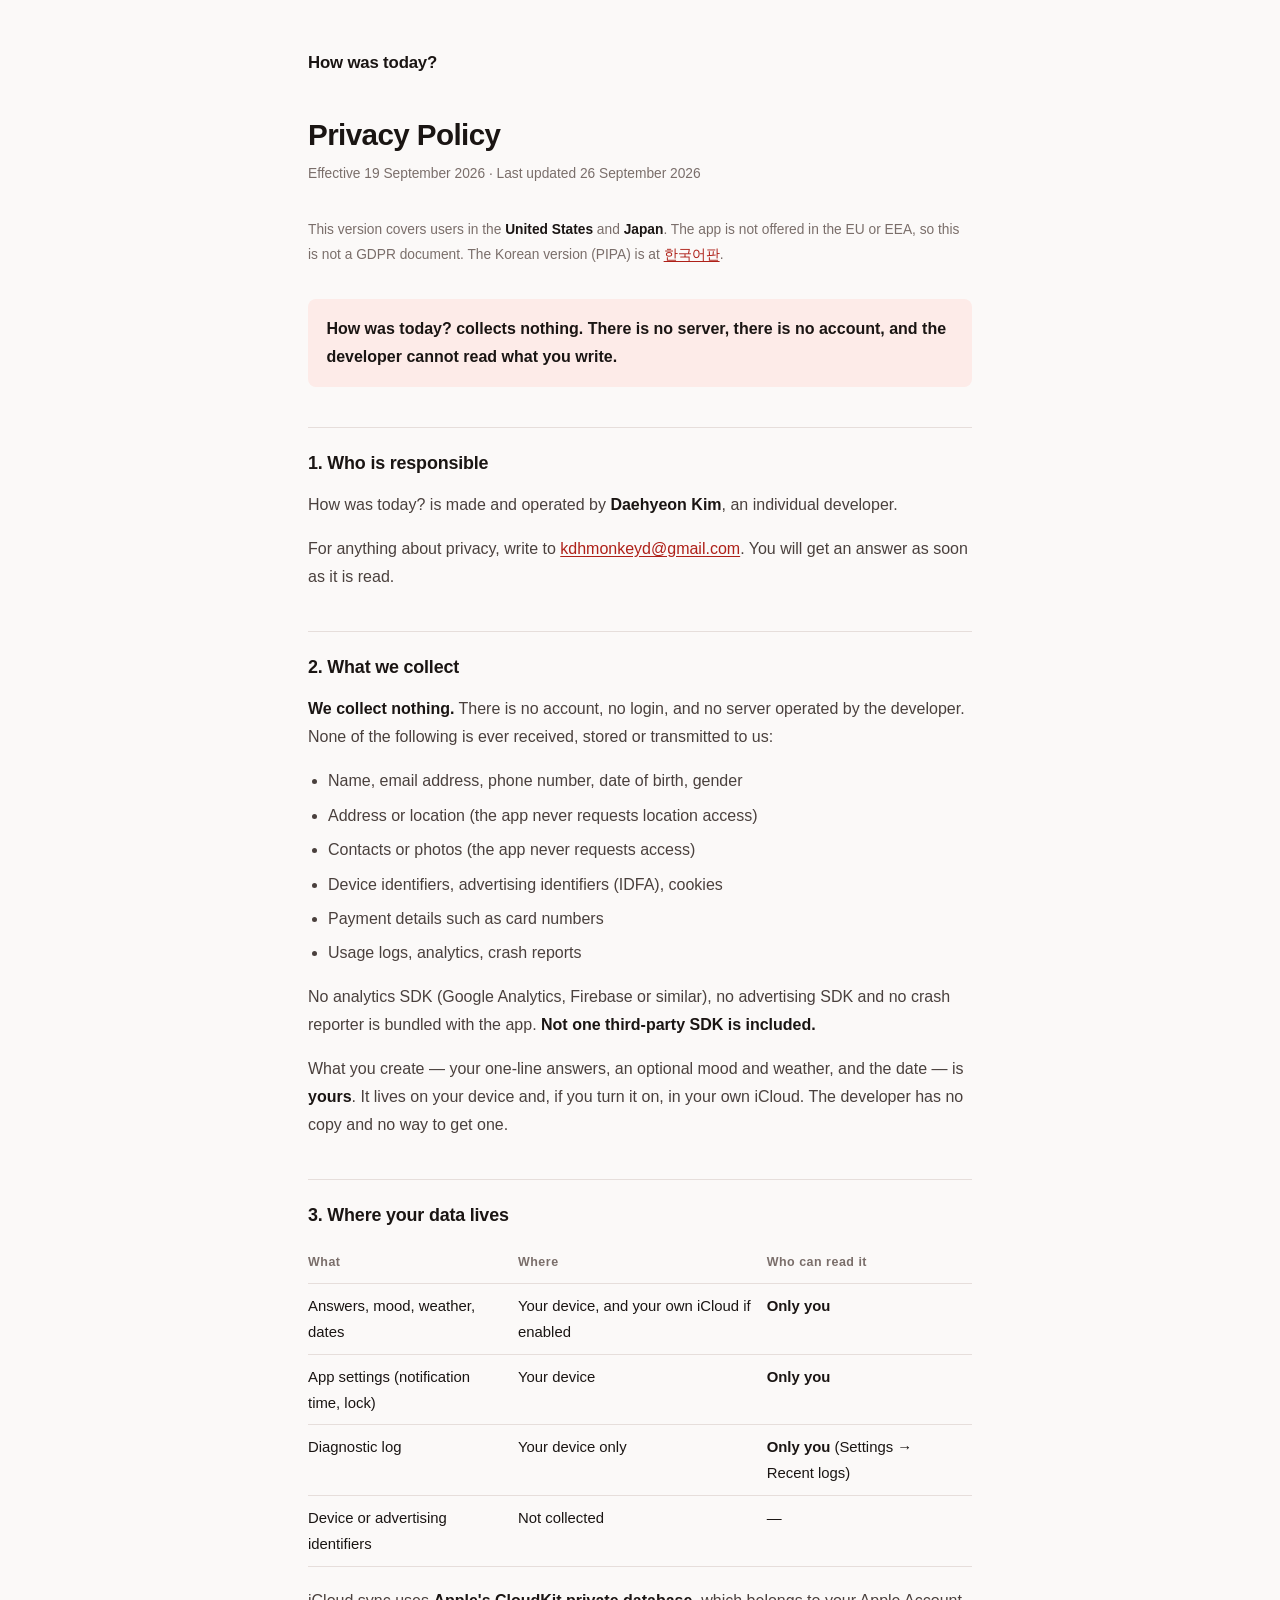
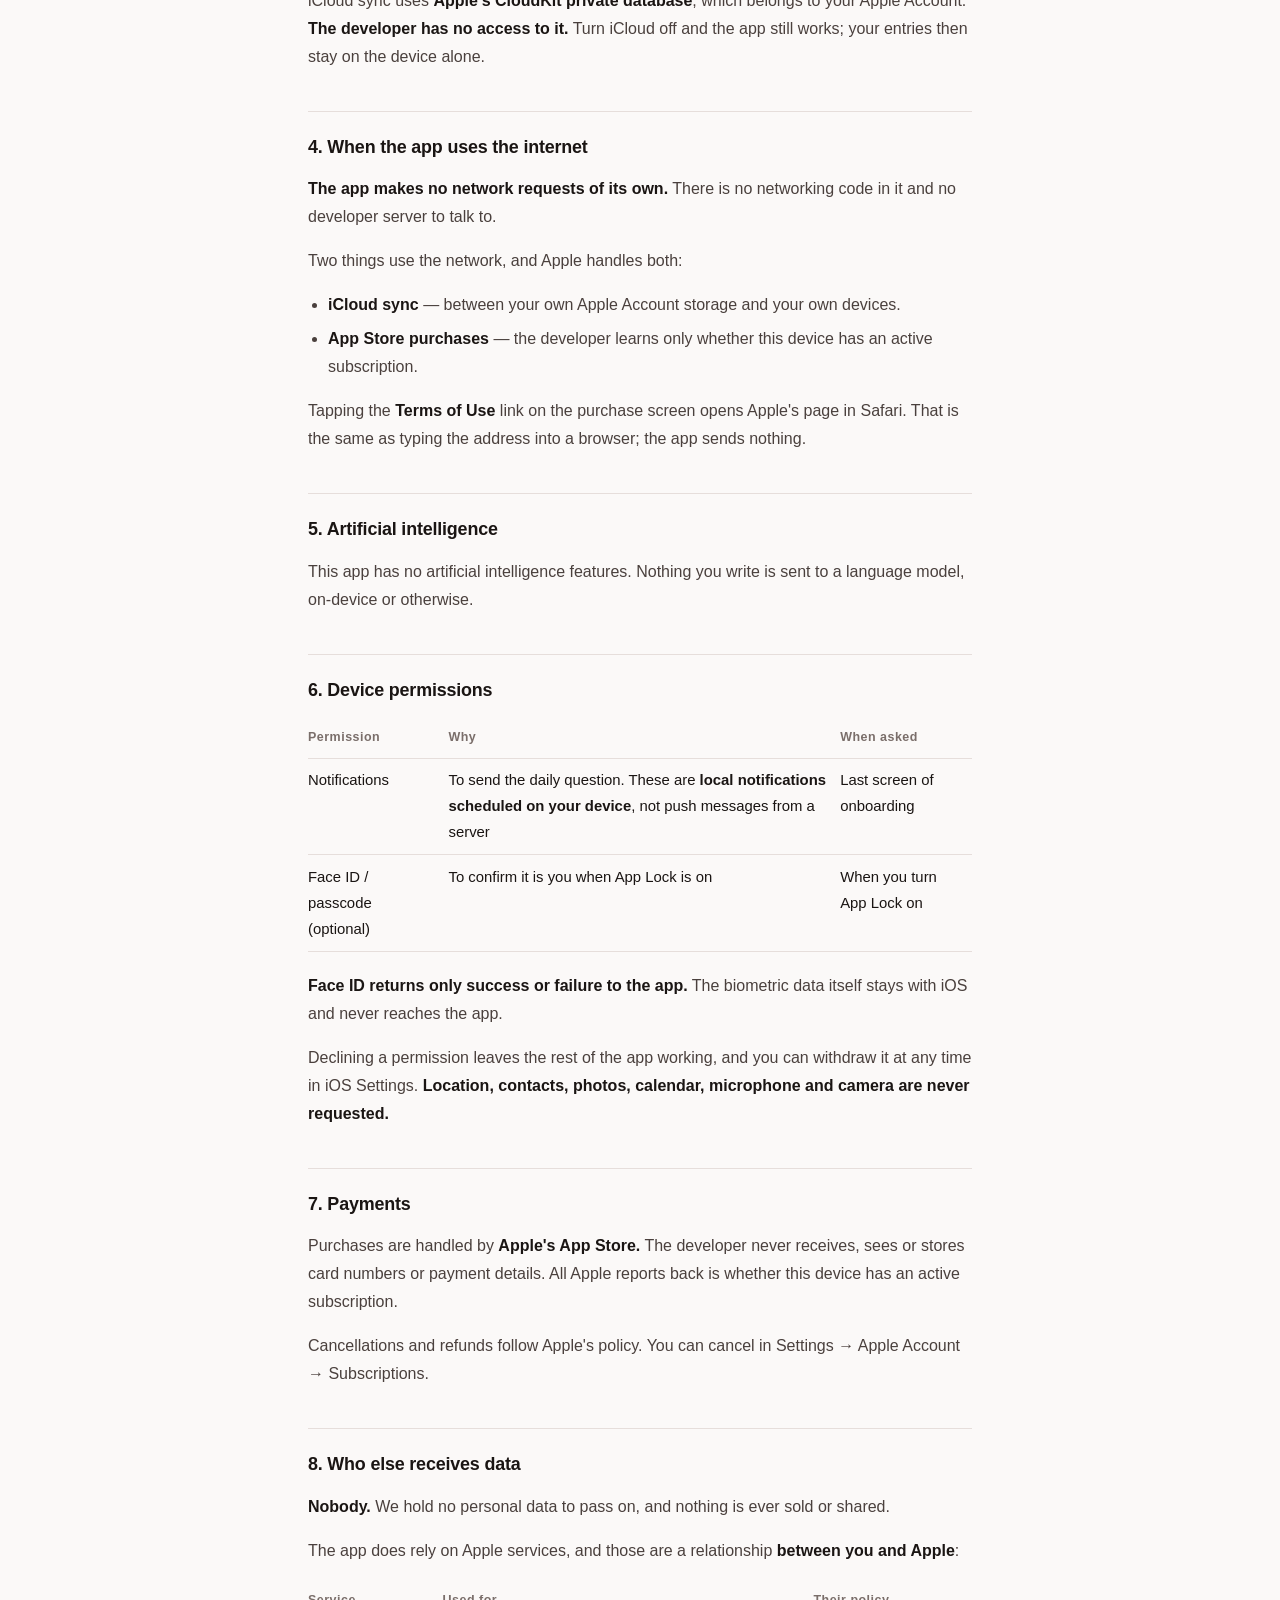
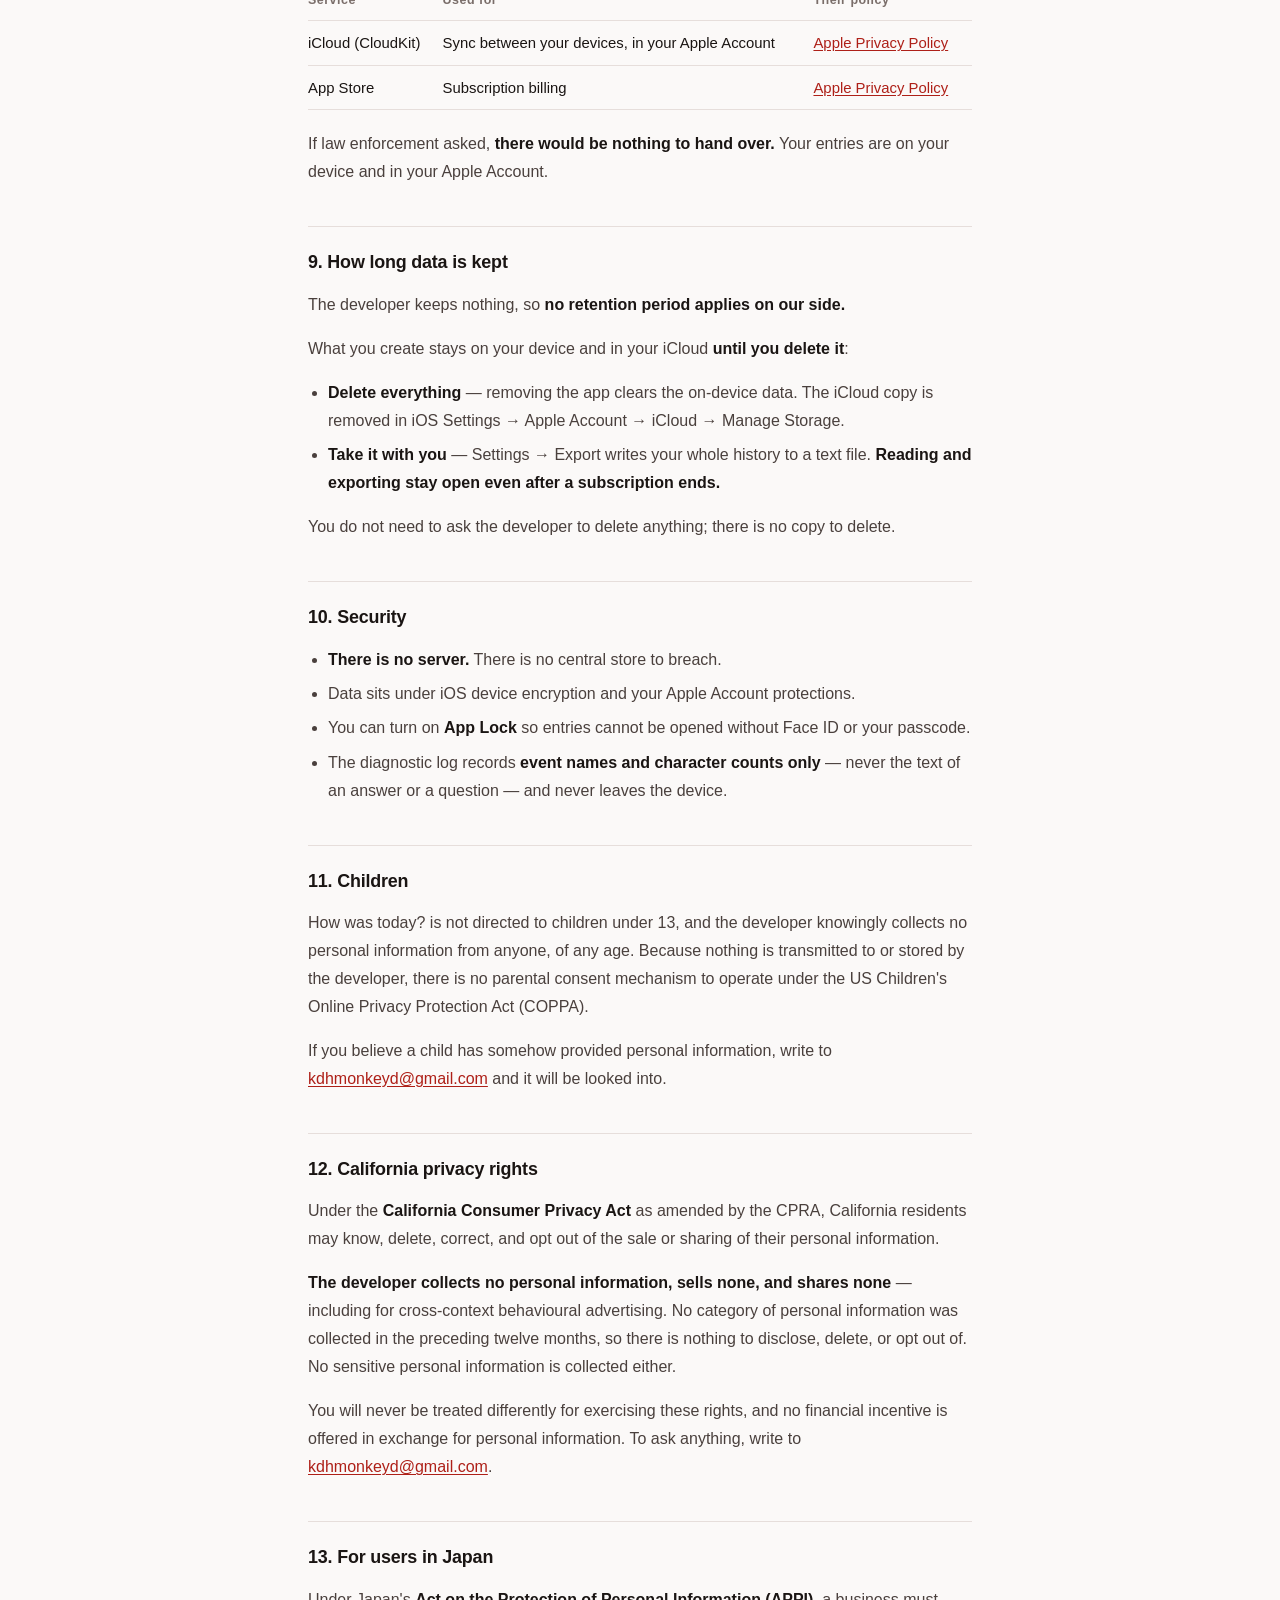
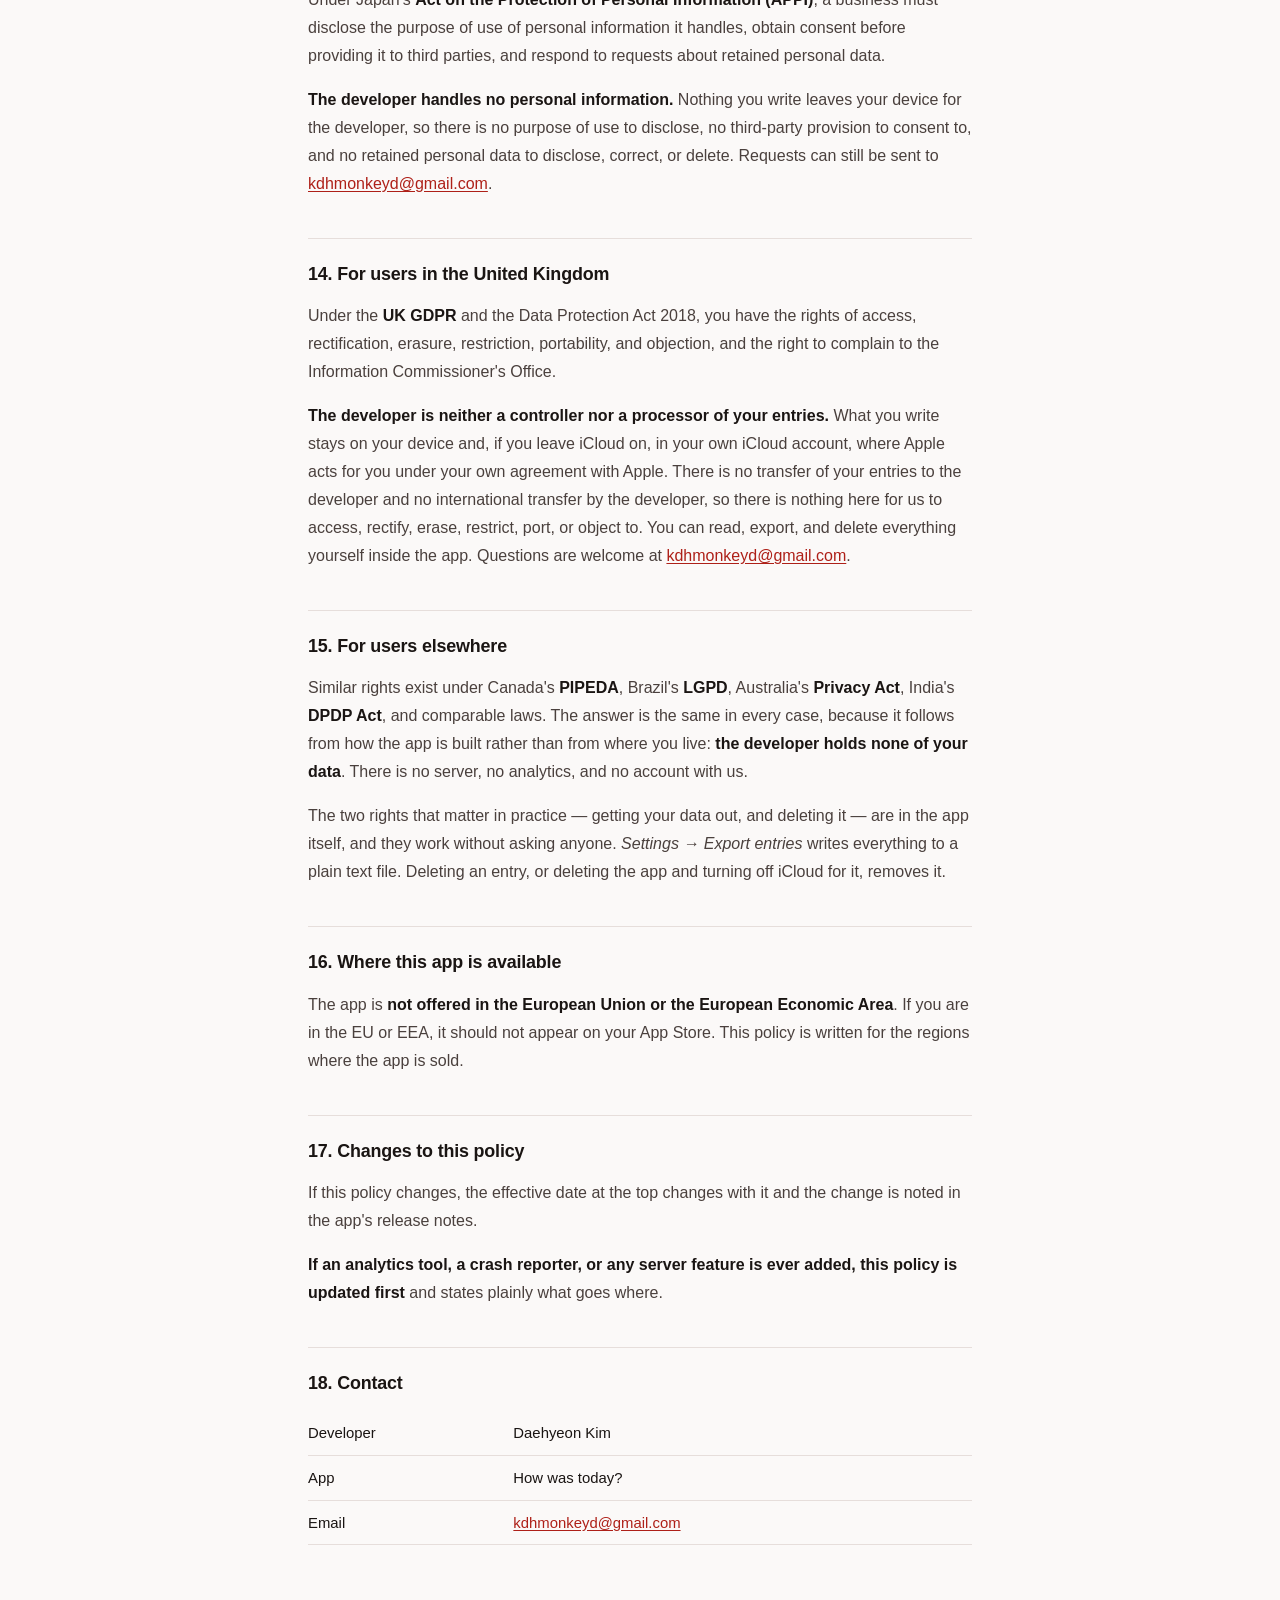
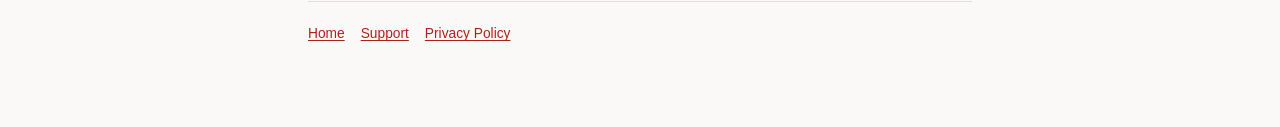
==== commit c42719f8: "개인정보처리방침 영문판 — 유럽 제외 전세계 대응 유럽을 뺀 전세계 출시로 바뀌면서 영국·캐나다·브라질·호주·인도가 들어온다. 캘리포니아·일본만 다루던 판으로는 부족하다.  - 영" ====
--- a/privacy-en.html
+++ b/privacy-en.html
@@ -14,7 +14,7 @@
 </header>
 
 <h1>Privacy Policy</h1>
-<p class="meta">Effective 19 September 2026 · Last updated 19 September 2026</p>
+<p class="meta">Effective 19 September 2026 · Last updated 26 September 2026</p>
 
 <p class="meta">This version covers users in the <strong>United States</strong> and <strong>Japan</strong>. The app is not offered in the EU or EEA, so this is not a GDPR document. The Korean version (PIPA) is at <a href="privacy.html">한국어판</a>.</p>
 
@@ -112,11 +112,20 @@
 <h2>13. For users in Japan</h2>
 <p>Under Japan's <strong>Act on the Protection of Personal Information (APPI)</strong>, a business must disclose the purpose of use of personal information it handles, obtain consent before providing it to third parties, and respond to requests about retained personal data.</p><p><strong>The developer handles no personal information.</strong> Nothing you write leaves your device for the developer, so there is no purpose of use to disclose, no third-party provision to consent to, and no retained personal data to disclose, correct, or delete. Requests can still be sent to <a href="mailto:kdhmonkeyd@gmail.com">kdhmonkeyd@gmail.com</a>.</p>
 
-<h2>14. Changes to this policy</h2>
+<h2>14. For users in the United Kingdom</h2>
+<p>Under the <strong>UK GDPR</strong> and the Data Protection Act 2018, you have the rights of access, rectification, erasure, restriction, portability, and objection, and the right to complain to the Information Commissioner's Office.</p><p><strong>The developer is neither a controller nor a processor of your entries.</strong> What you write stays on your device and, if you leave iCloud on, in your own iCloud account, where Apple acts for you under your own agreement with Apple. There is no transfer of your entries to the developer and no international transfer by the developer, so there is nothing here for us to access, rectify, erase, restrict, port, or object to. You can read, export, and delete everything yourself inside the app. Questions are welcome at <a href="mailto:kdhmonkeyd@gmail.com">kdhmonkeyd@gmail.com</a>.</p>
+
+<h2>15. For users elsewhere</h2>
+<p>Similar rights exist under Canada's <strong>PIPEDA</strong>, Brazil's <strong>LGPD</strong>, Australia's <strong>Privacy Act</strong>, India's <strong>DPDP Act</strong>, and comparable laws. The answer is the same in every case, because it follows from how the app is built rather than from where you live: <strong>the developer holds none of your data</strong>. There is no server, no analytics, and no account with us.</p><p>The two rights that matter in practice — getting your data out, and deleting it — are in the app itself, and they work without asking anyone. <em>Settings → Export entries</em> writes everything to a plain text file. Deleting an entry, or deleting the app and turning off iCloud for it, removes it.</p>
+
+<h2>16. Where this app is available</h2>
+<p>The app is <strong>not offered in the European Union or the European Economic Area</strong>. If you are in the EU or EEA, it should not appear on your App Store. This policy is written for the regions where the app is sold.</p>
+
+<h2>17. Changes to this policy</h2>
 <p>If this policy changes, the effective date at the top changes with it and the change is noted in the app's release notes.</p>
 <p><strong>If an analytics tool, a crash reporter, or any server feature is ever added, this policy is updated first</strong> and states plainly what goes where.</p>
 
-<h2>15. Contact</h2>
+<h2>18. Contact</h2>
 <div class="scroller"><table><tbody><tr><td>Developer</td><td>Daehyeon Kim</td></tr><tr><td>App</td><td>How was today?</td></tr><tr><td>Email</td><td><a href="mailto:kdhmonkeyd@gmail.com">kdhmonkeyd@gmail.com</a></td></tr></tbody></table></div>
 <footer>
   <a href="./">Home</a><a href="support.html">Support</a><a href="privacy-en.html">Privacy Policy</a>
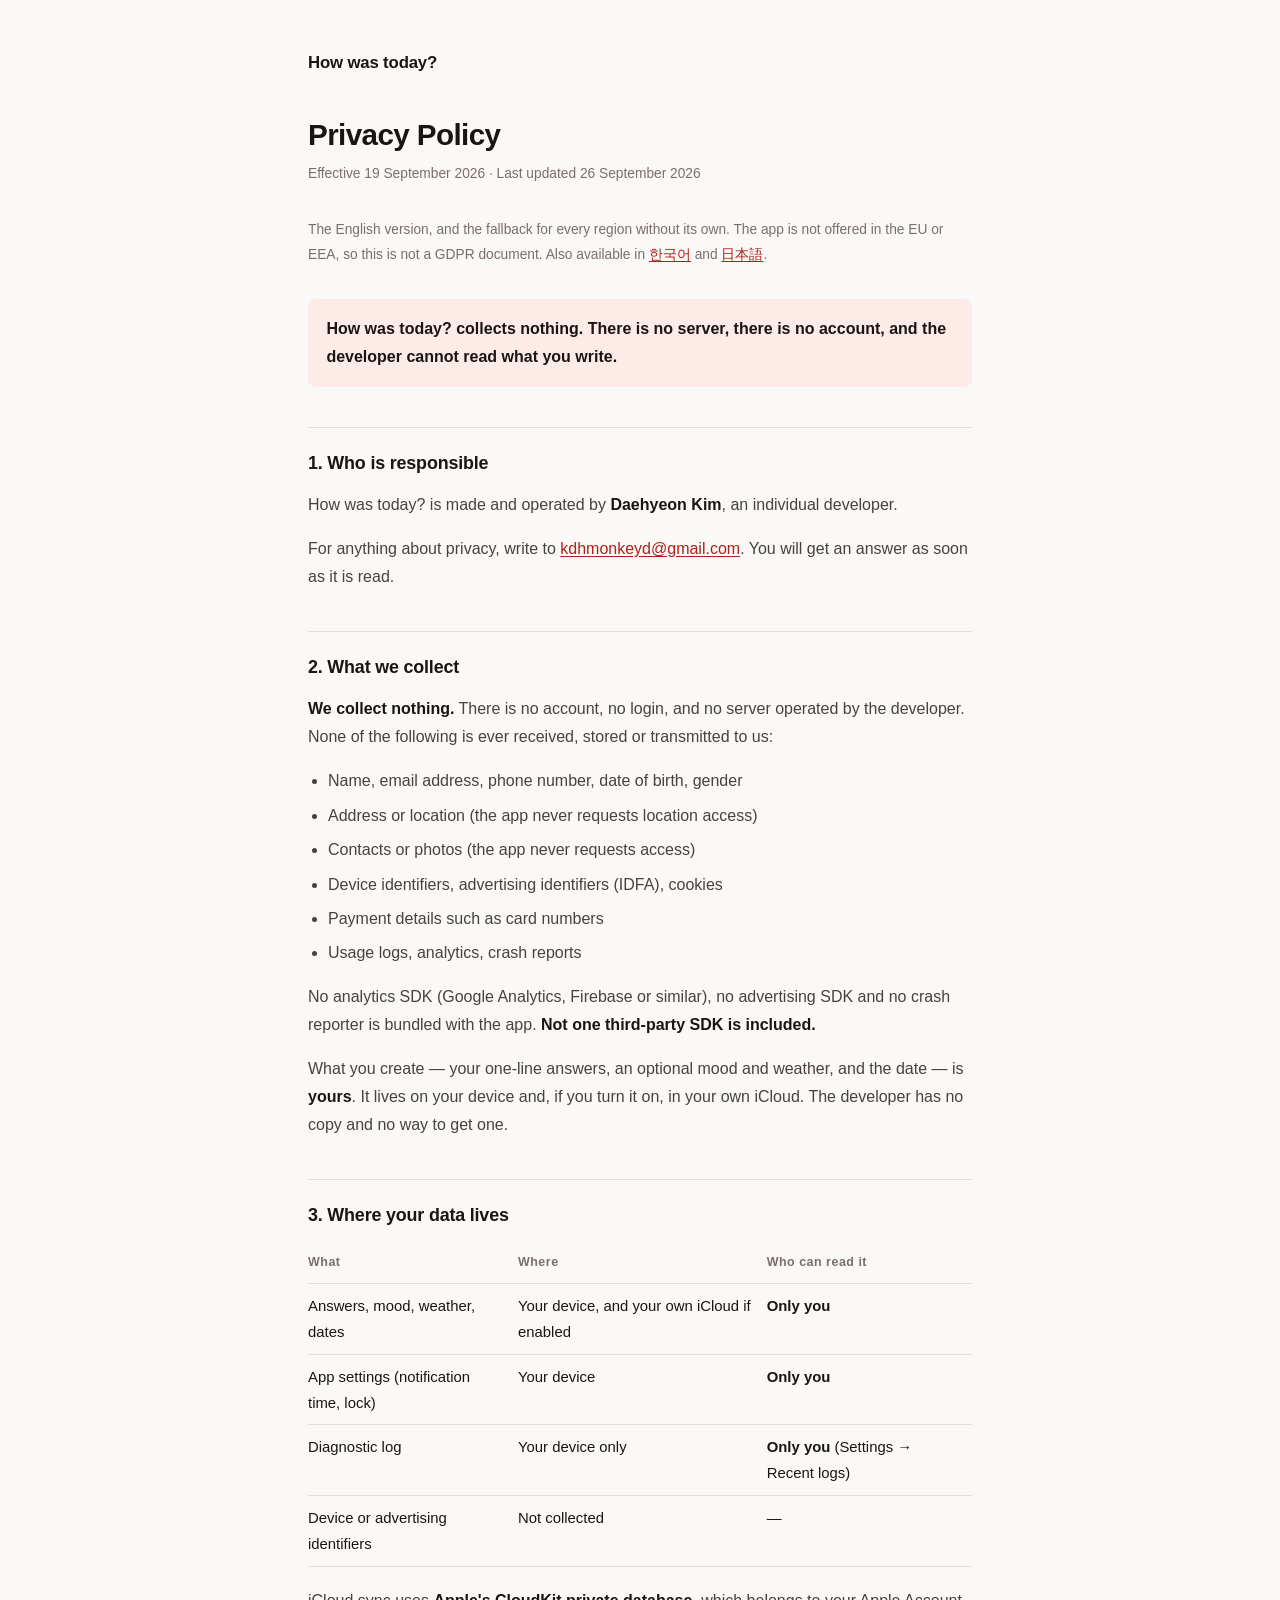
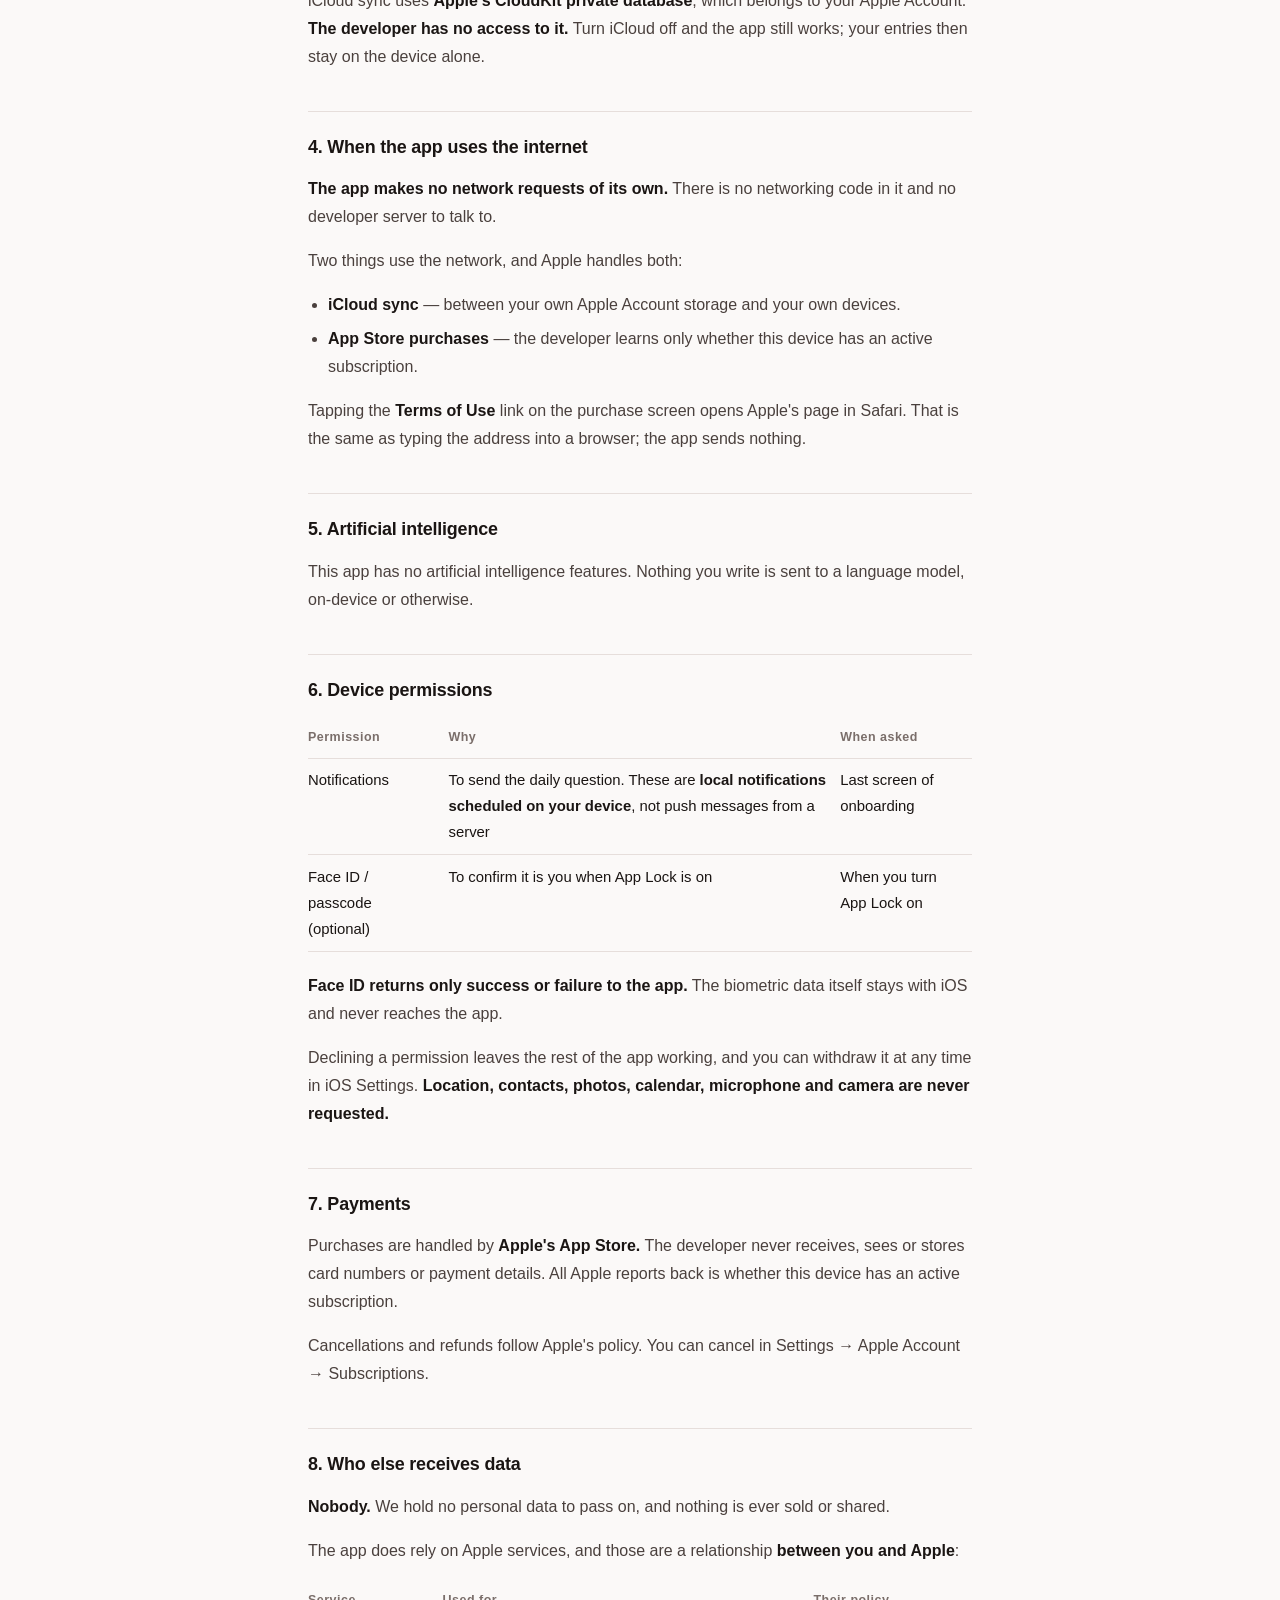
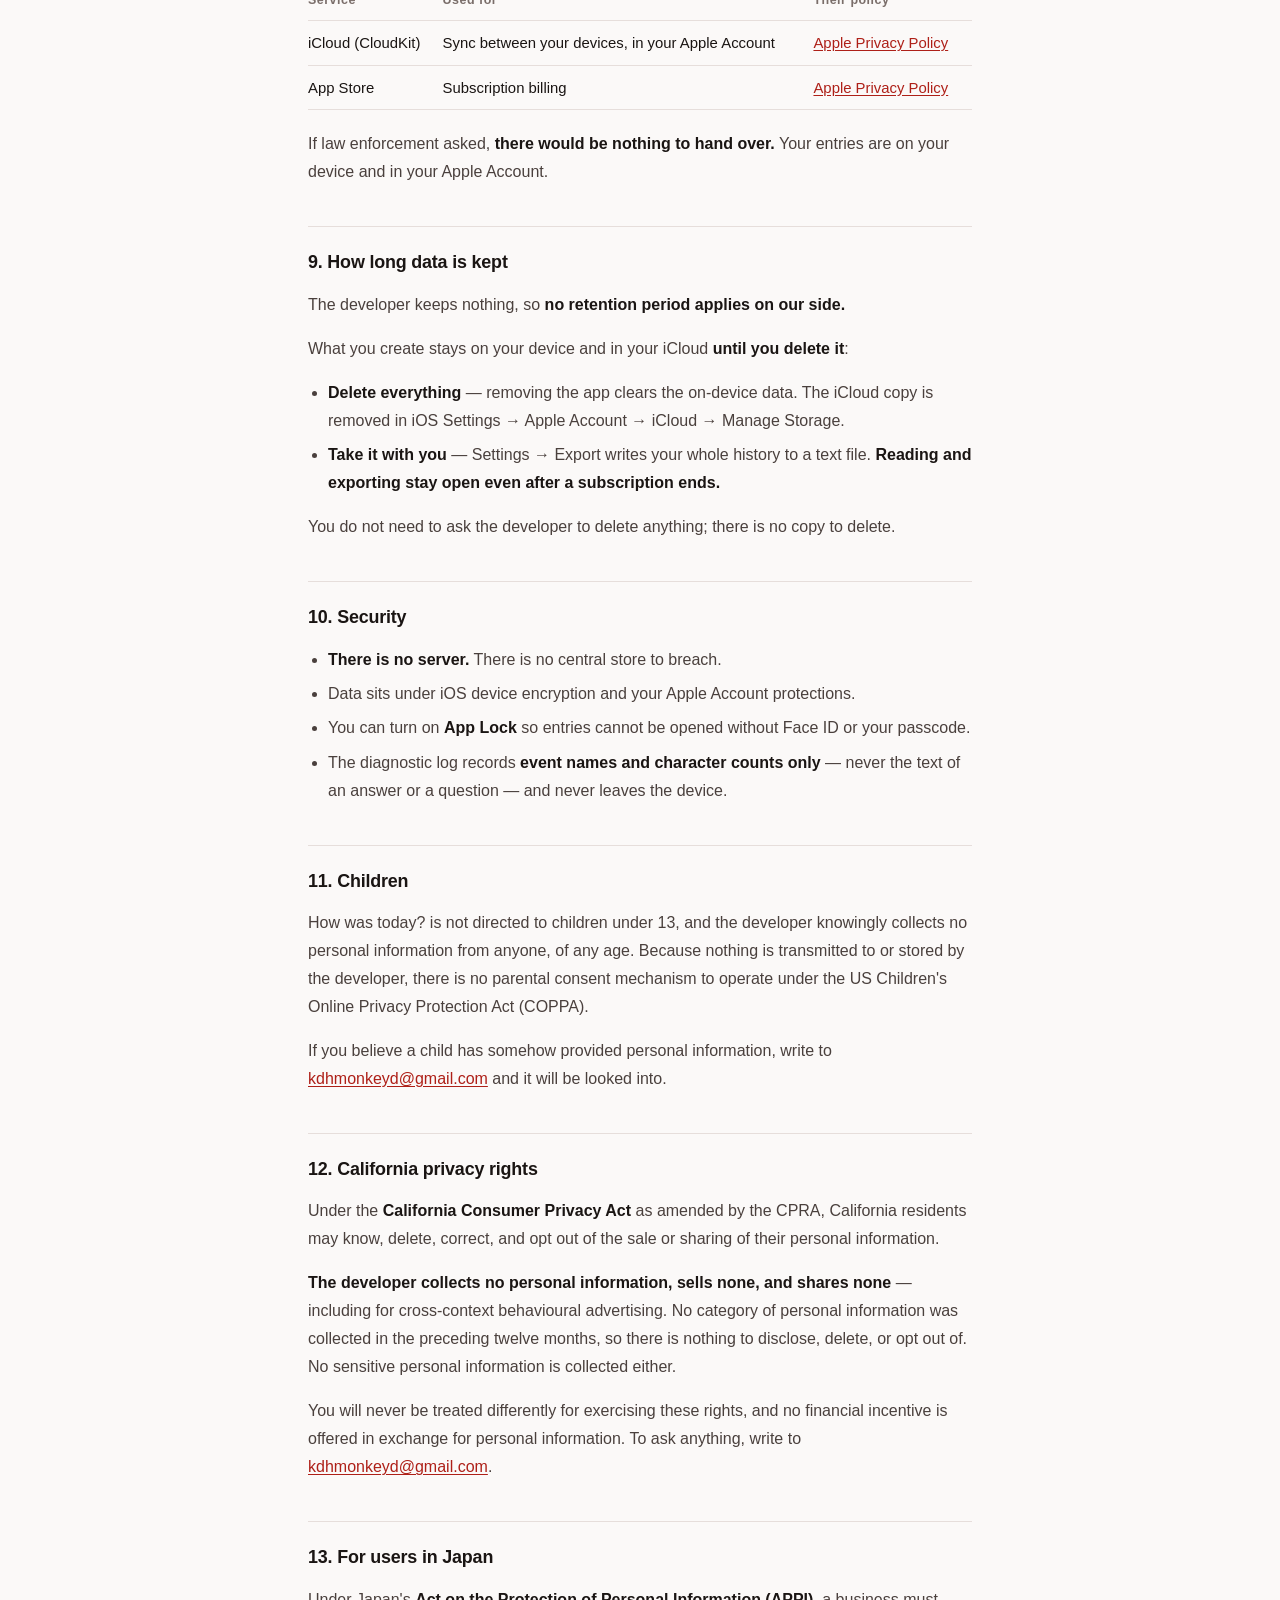
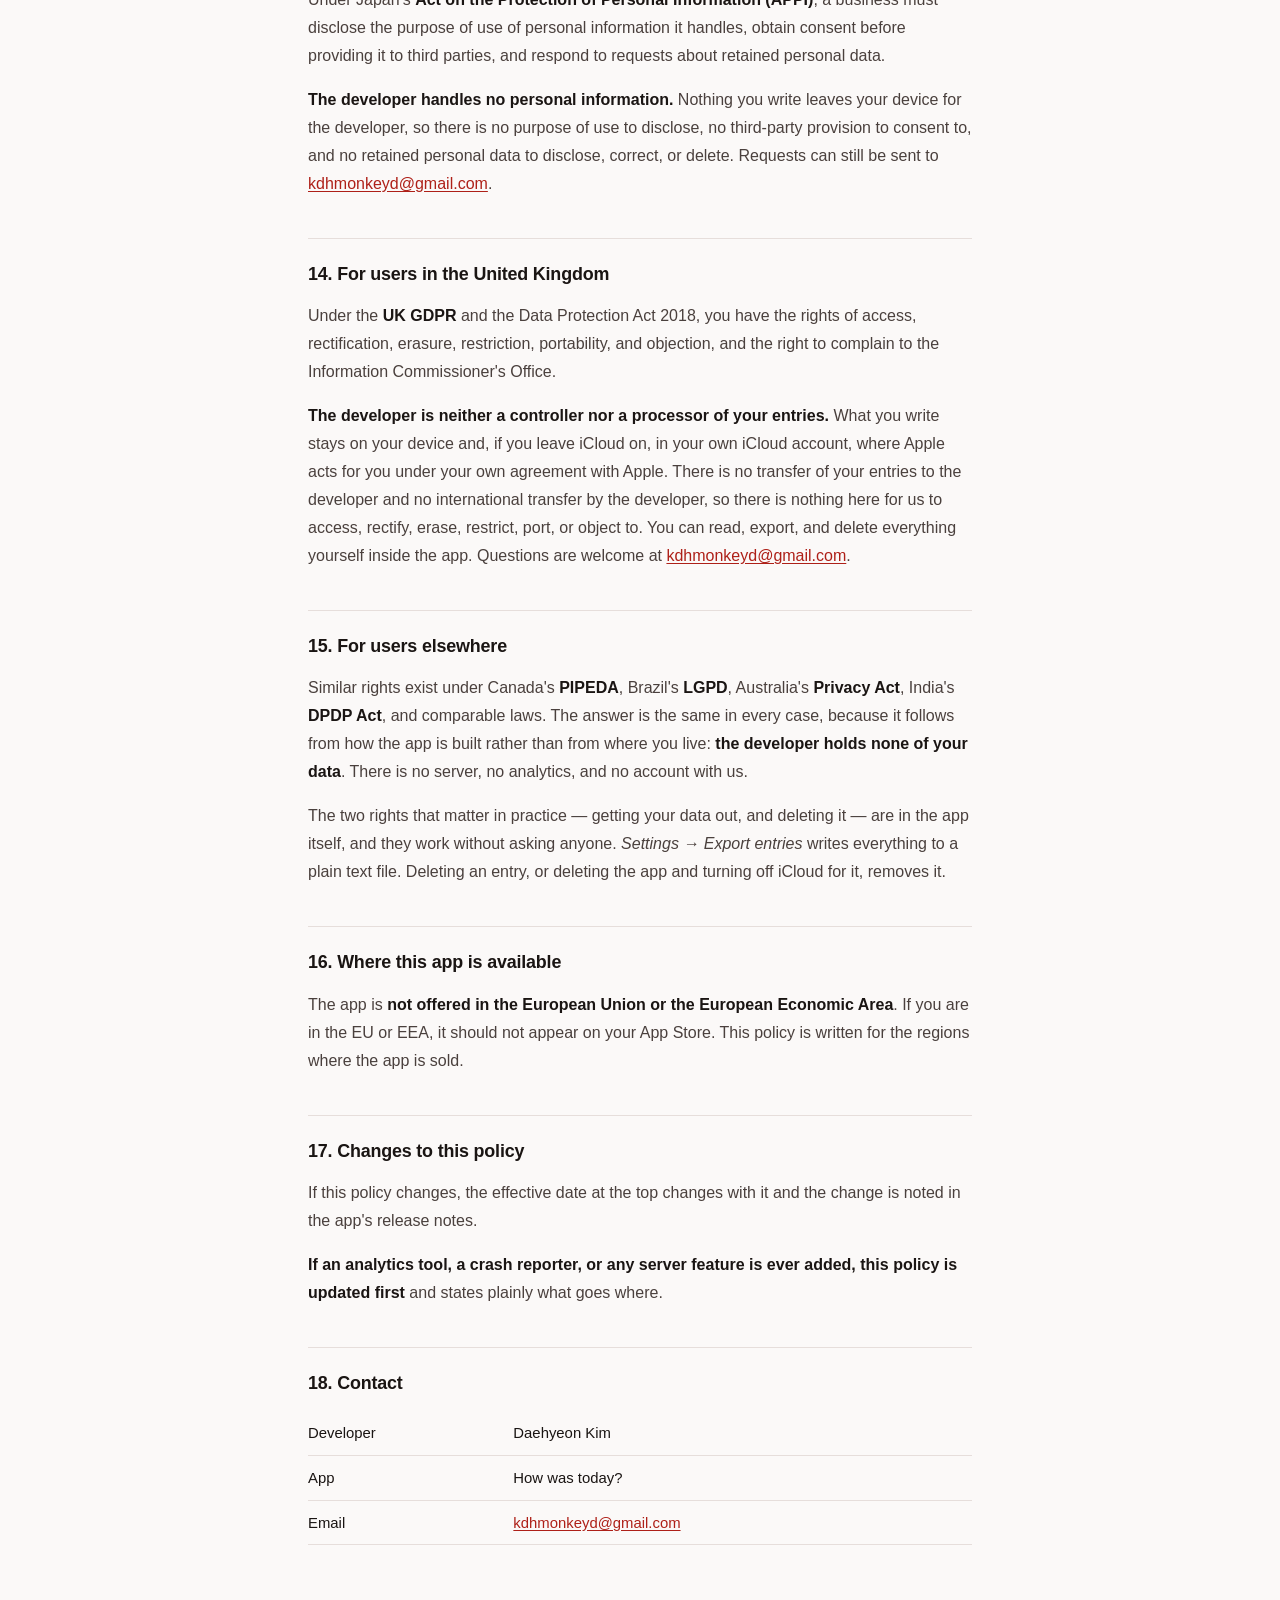
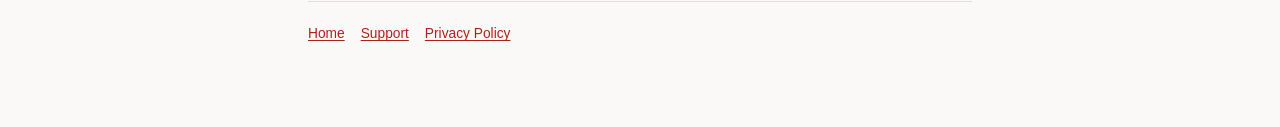
==== commit 52c05ea4: "일본어 방침·영문/일문 지원 페이지 추가 앱에서 개인정보처리방침을 누르면 언어와 무관하게 한국어 페이지가 열렸다. 전세계 출시에서는 영어 사용자가 다수인데, 읽을 수 없는 문서를 " ====
--- a/privacy-en.html
+++ b/privacy-en.html
@@ -16,7 +16,7 @@
 <h1>Privacy Policy</h1>
 <p class="meta">Effective 19 September 2026 · Last updated 26 September 2026</p>
 
-<p class="meta">This version covers users in the <strong>United States</strong> and <strong>Japan</strong>. The app is not offered in the EU or EEA, so this is not a GDPR document. The Korean version (PIPA) is at <a href="privacy.html">한국어판</a>.</p>
+<p class="meta">The English version, and the fallback for every region without its own. The app is not offered in the EU or EEA, so this is not a GDPR document. Also available in <a href="privacy.html">한국어</a> and <a href="privacy-ja.html">日本語</a>.</p>
 
 <p class="lede">How was today? collects nothing. There is no server, there is no account, and <strong>the developer cannot read what you write.</strong></p>
 <h2>1. Who is responsible</h2>
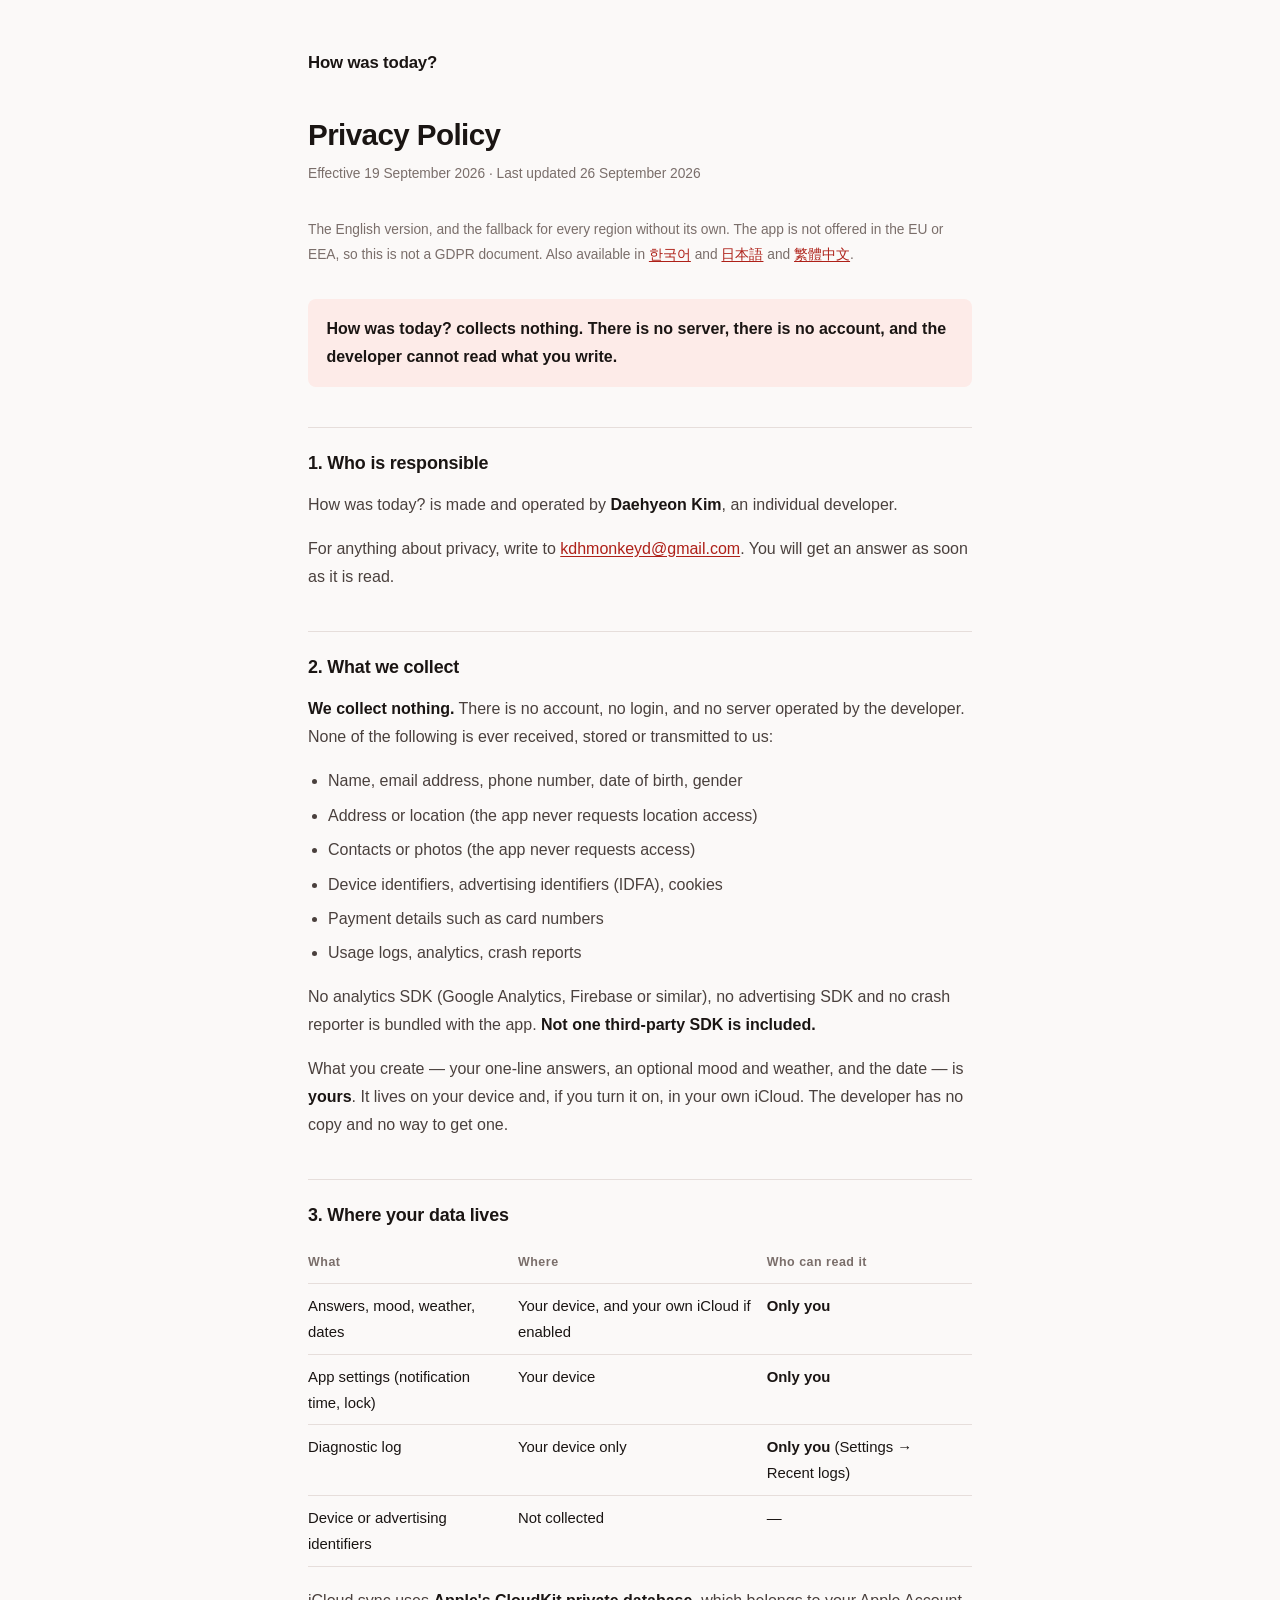
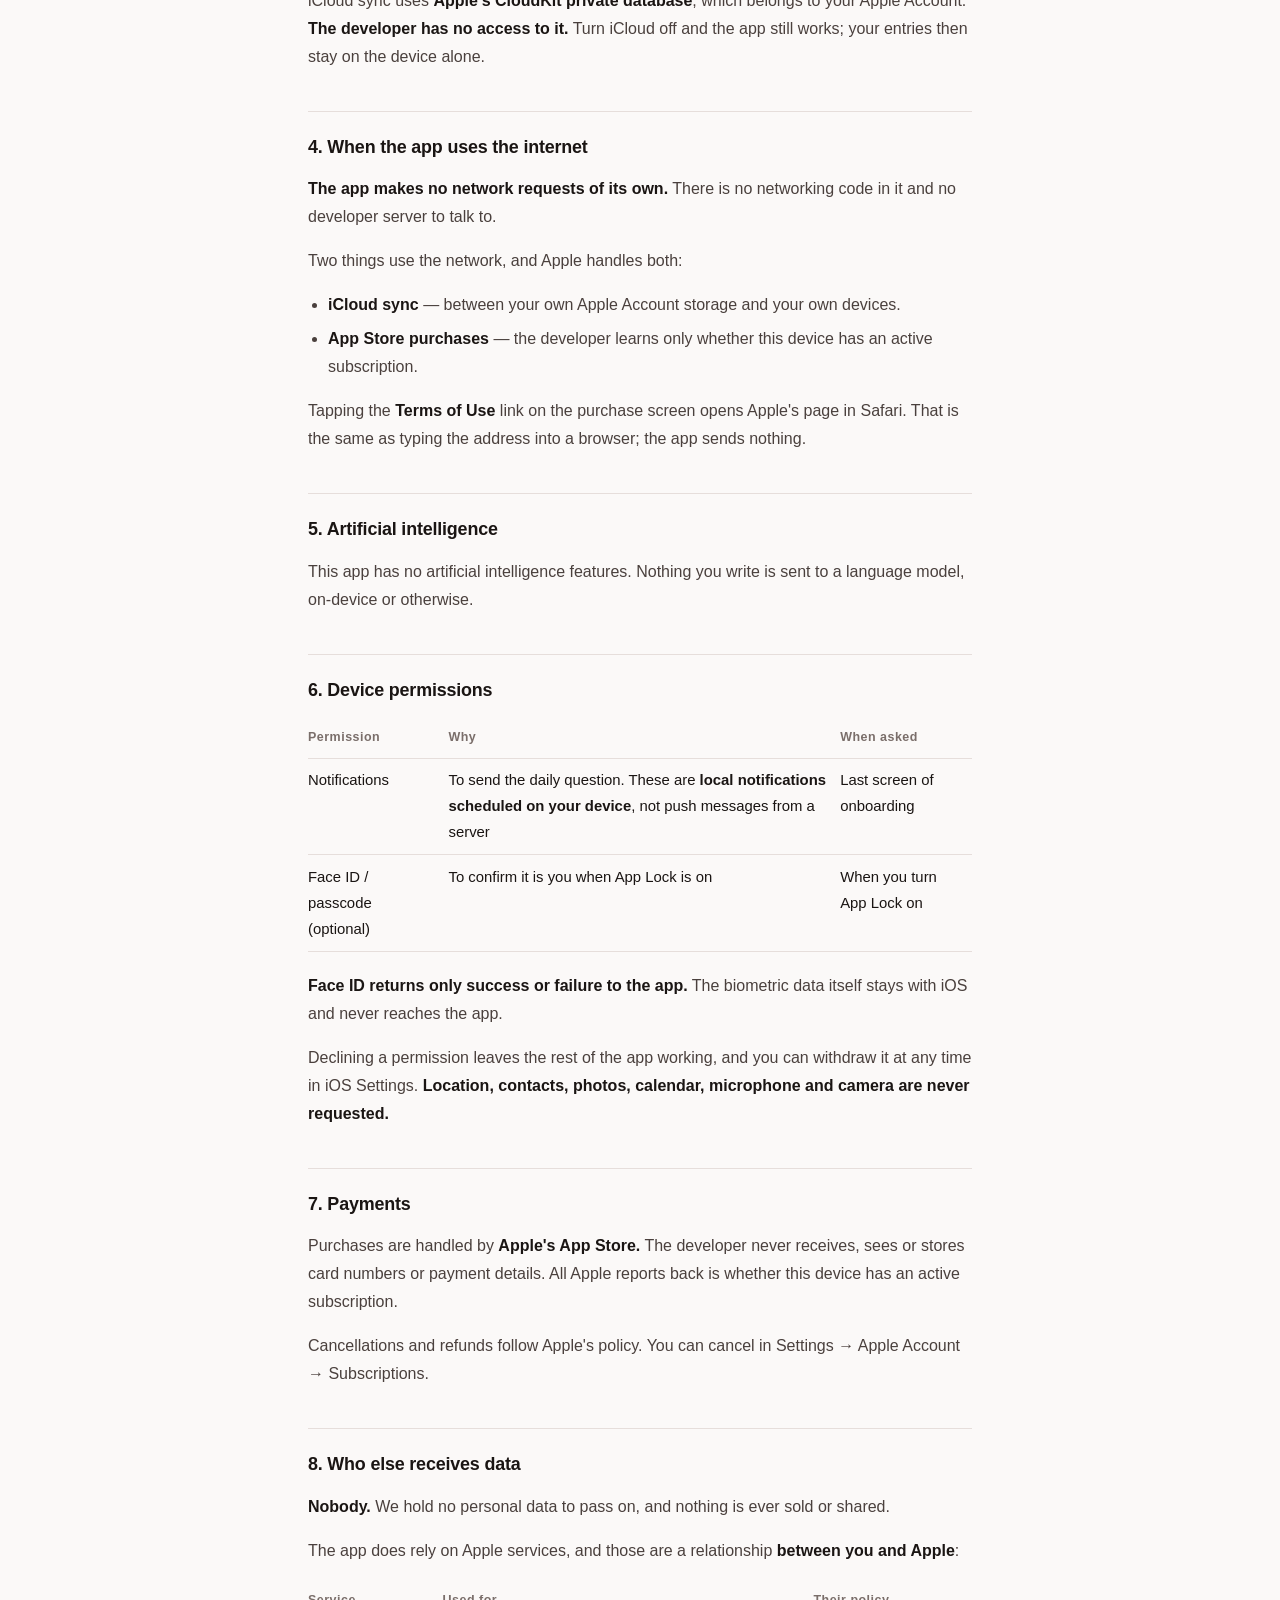
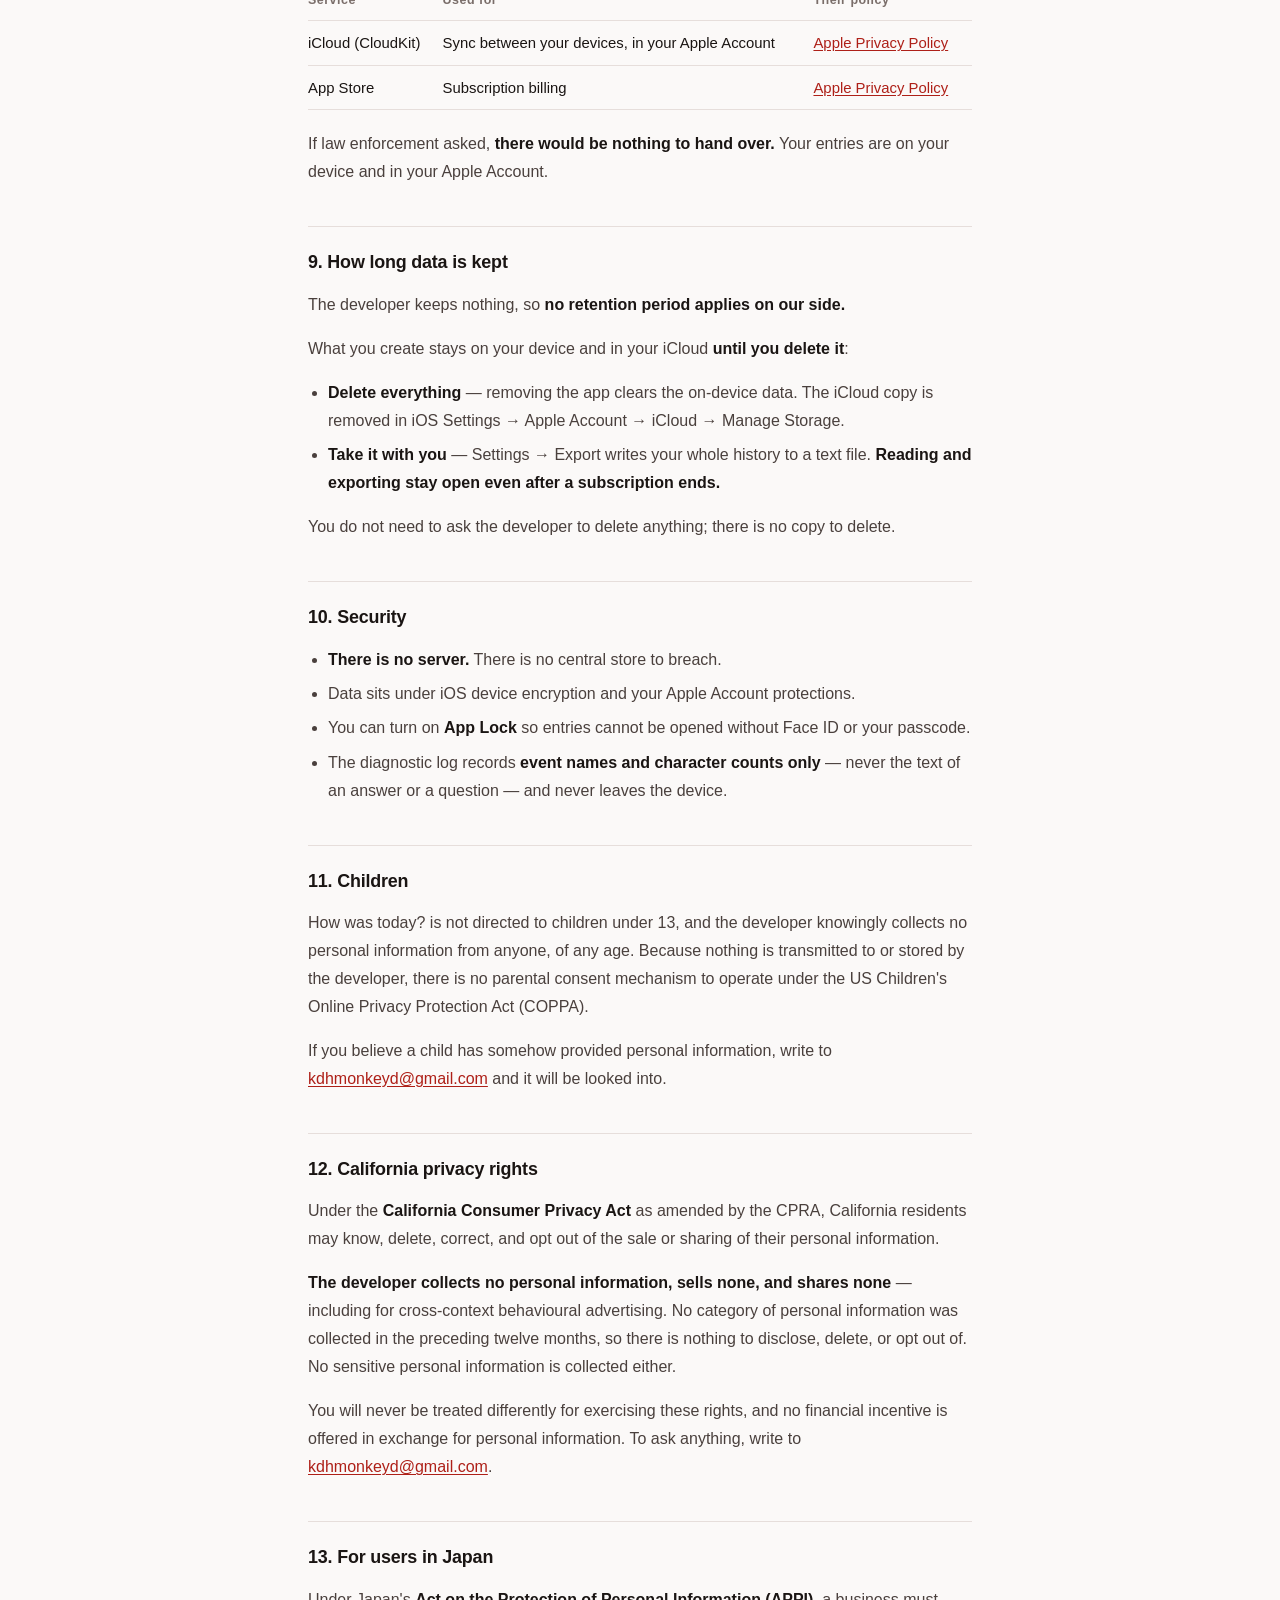
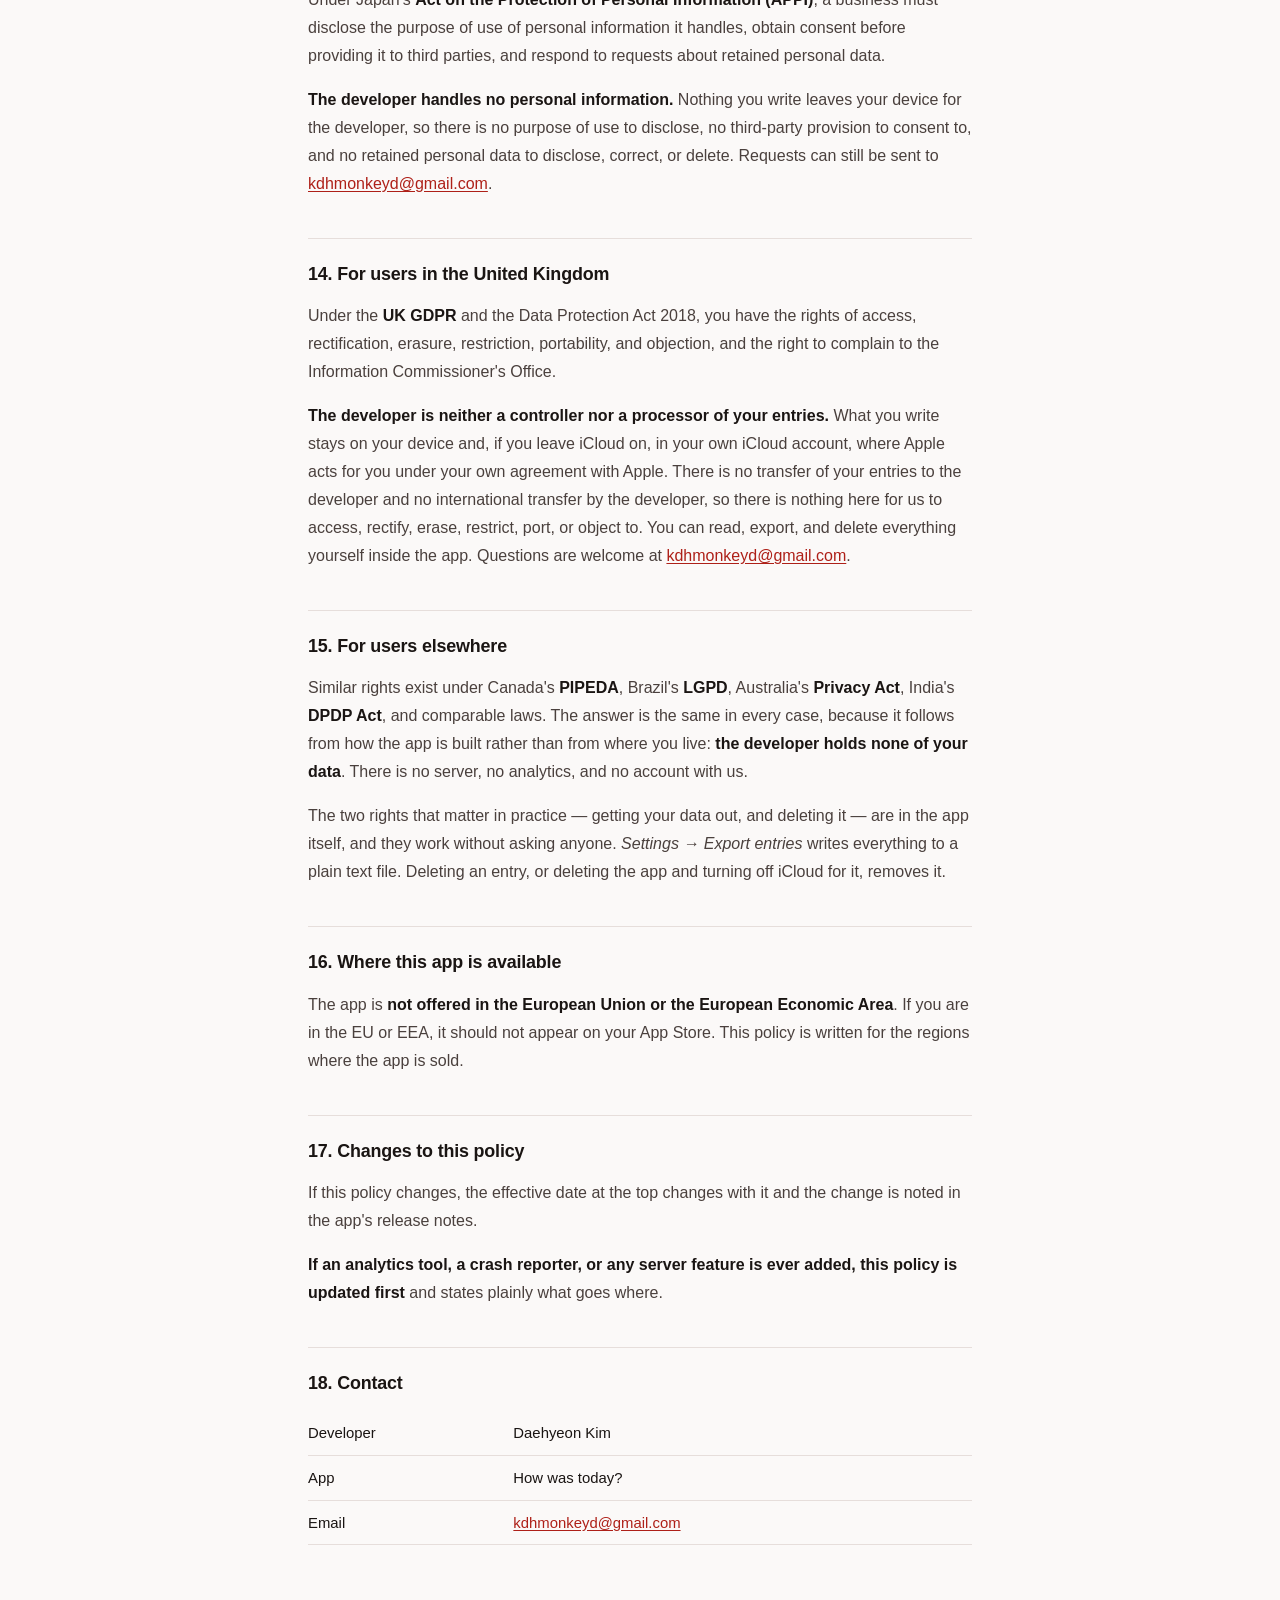
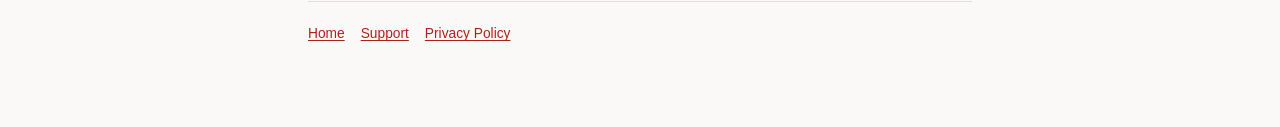
==== commit 5bb3fde7: "繁體中文 방침·지원 페이지 추가 대만·홍콩·마카오 출시를 위해 번체 중국어를 추가한다. **중국 본토는 ICP 비안(备案)이 필요해 내지 않는다** — 외국 개인 개발자는 중국 법" ====
--- a/privacy-en.html
+++ b/privacy-en.html
@@ -16,7 +16,7 @@
 <h1>Privacy Policy</h1>
 <p class="meta">Effective 19 September 2026 · Last updated 26 September 2026</p>
 
-<p class="meta">The English version, and the fallback for every region without its own. The app is not offered in the EU or EEA, so this is not a GDPR document. Also available in <a href="privacy.html">한국어</a> and <a href="privacy-ja.html">日本語</a>.</p>
+<p class="meta">The English version, and the fallback for every region without its own. The app is not offered in the EU or EEA, so this is not a GDPR document. Also available in <a href="privacy.html">한국어</a> and <a href="privacy-ja.html">日本語</a> and <a href="privacy-zh.html">繁體中文</a>.</p>
 
 <p class="lede">How was today? collects nothing. There is no server, there is no account, and <strong>the developer cannot read what you write.</strong></p>
 <h2>1. Who is responsible</h2>
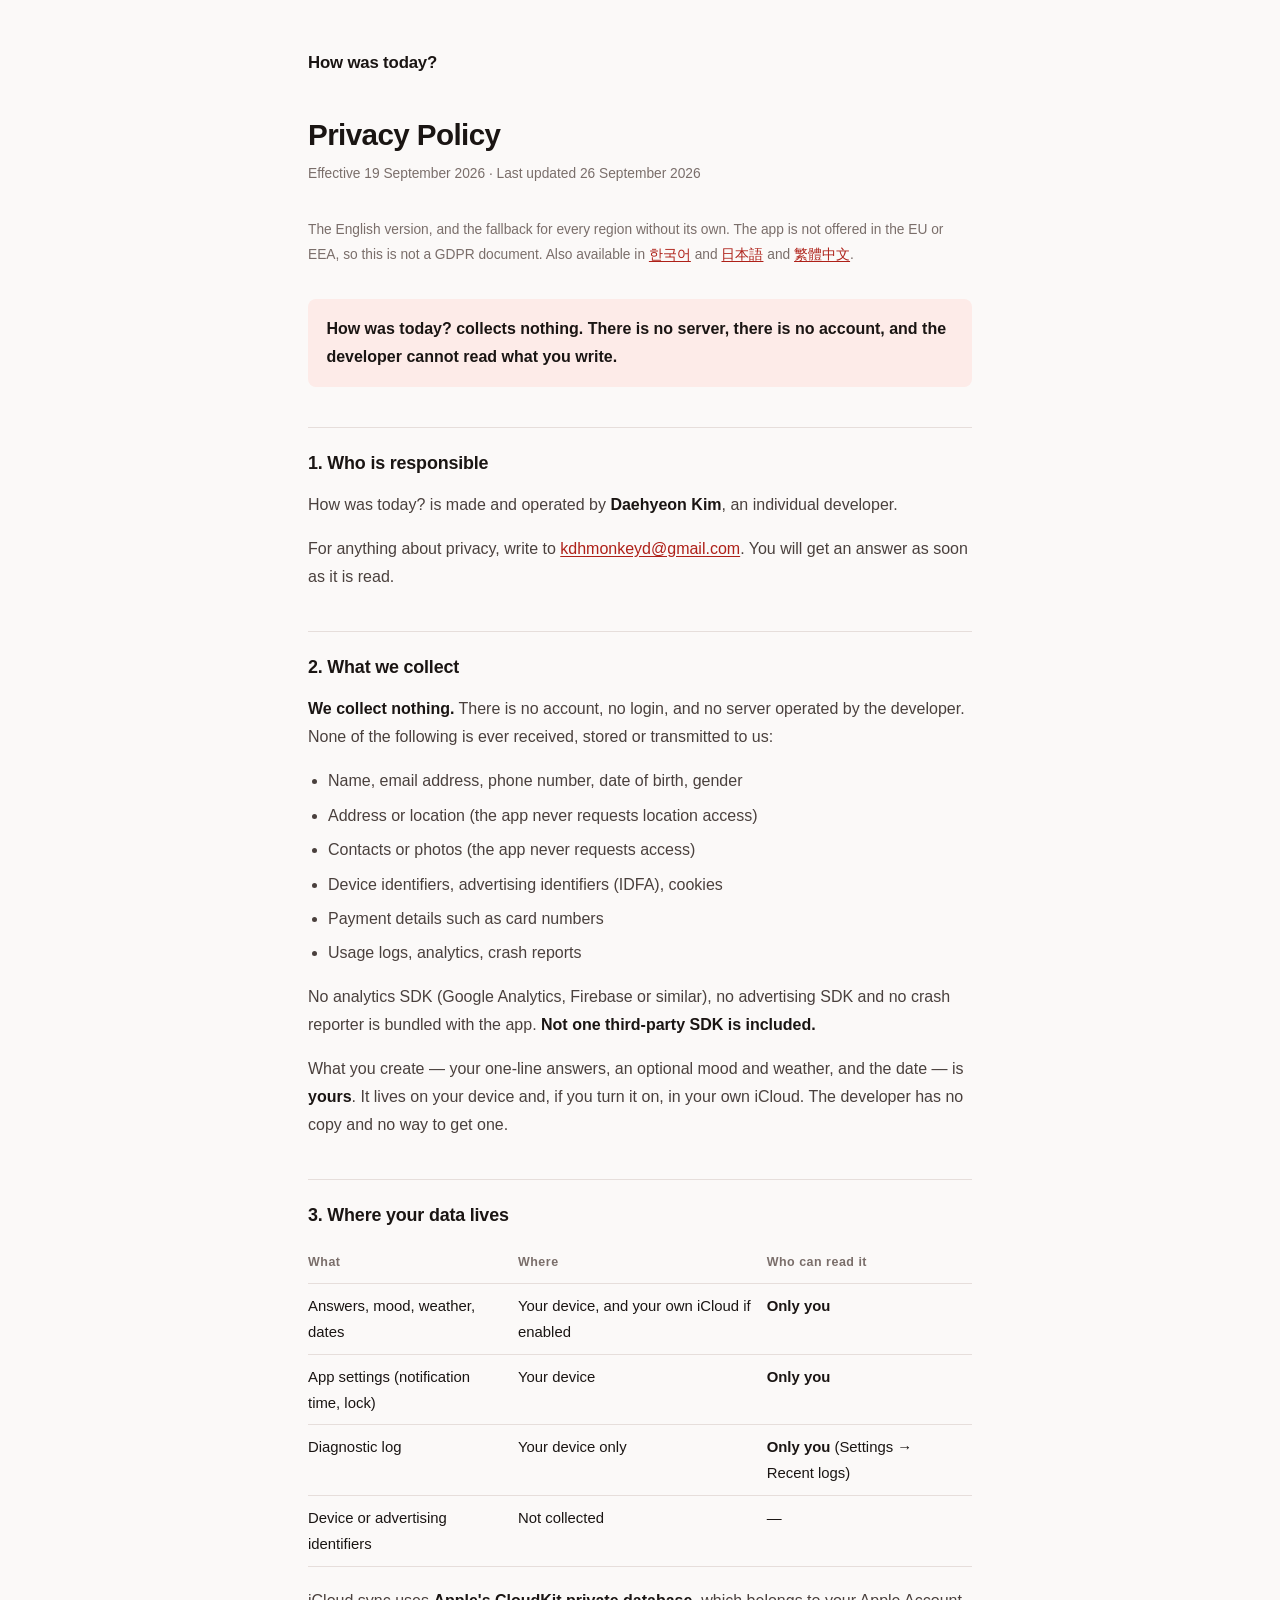
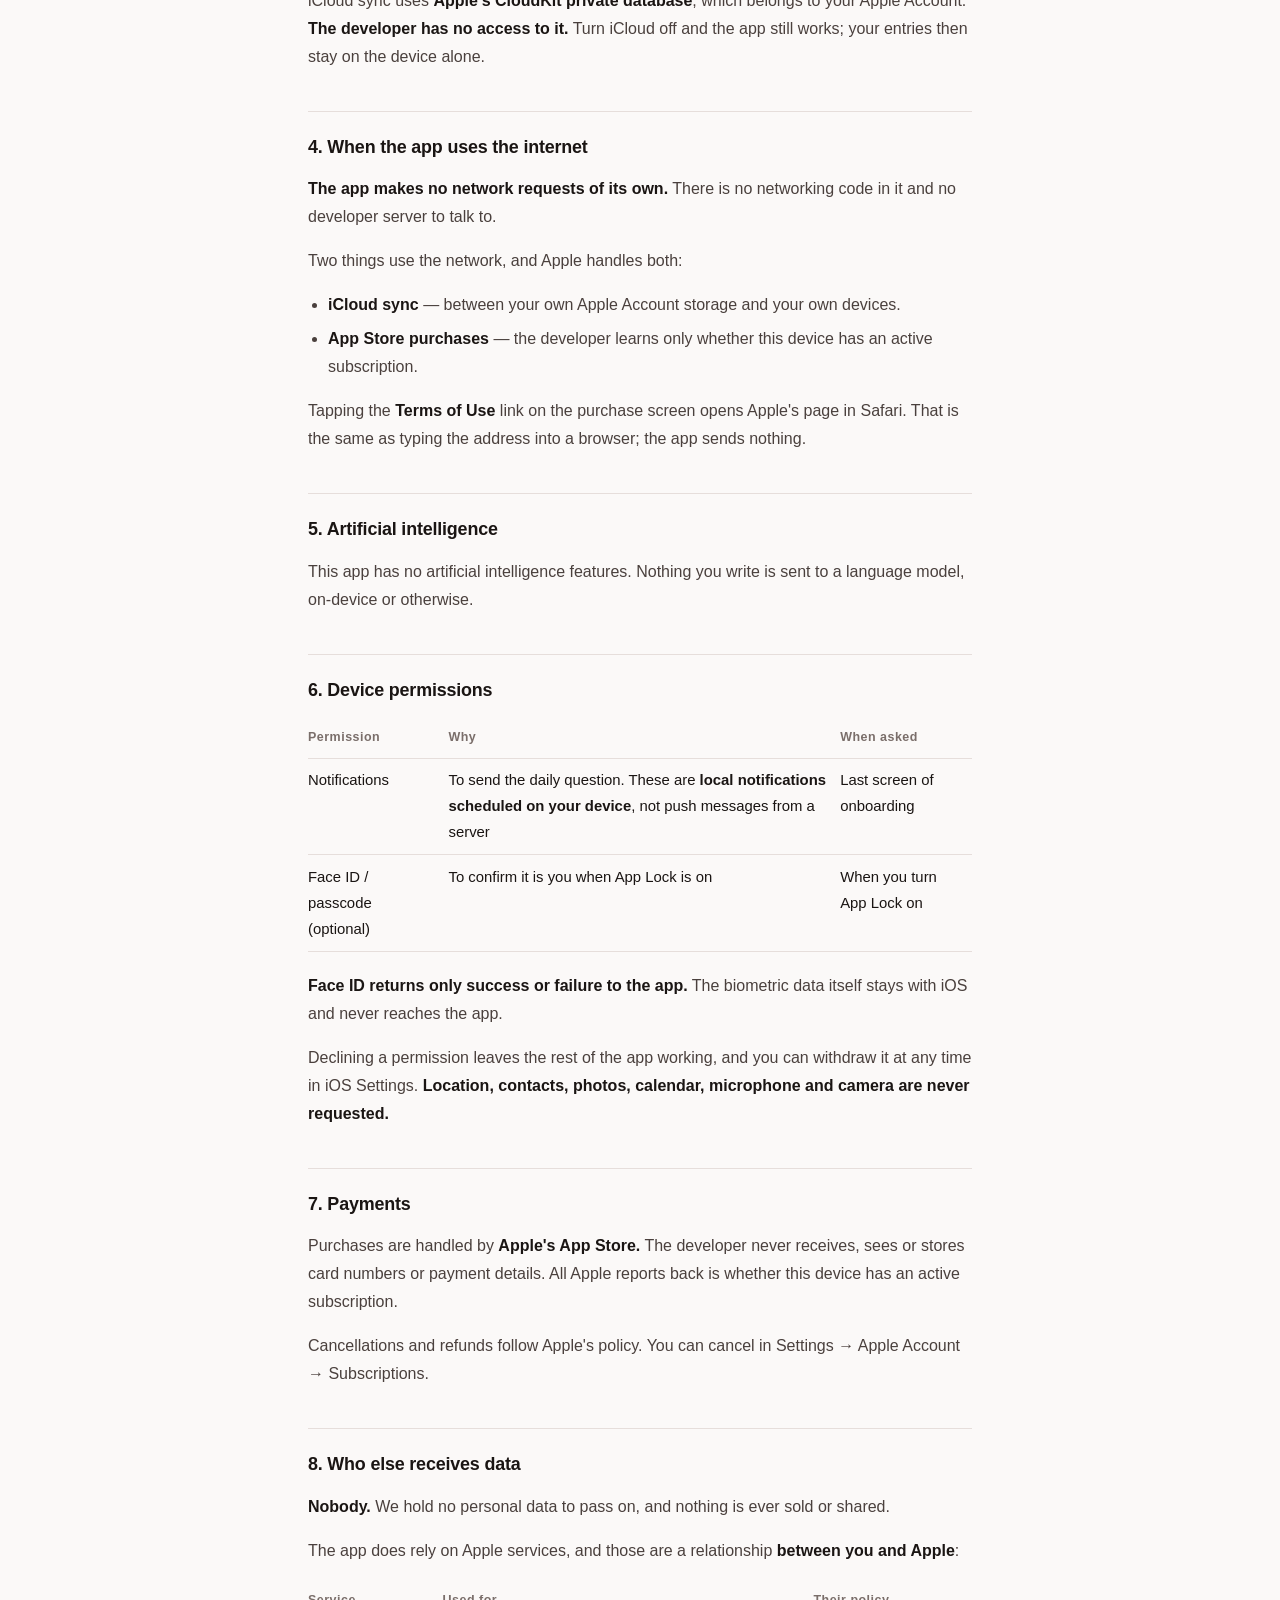
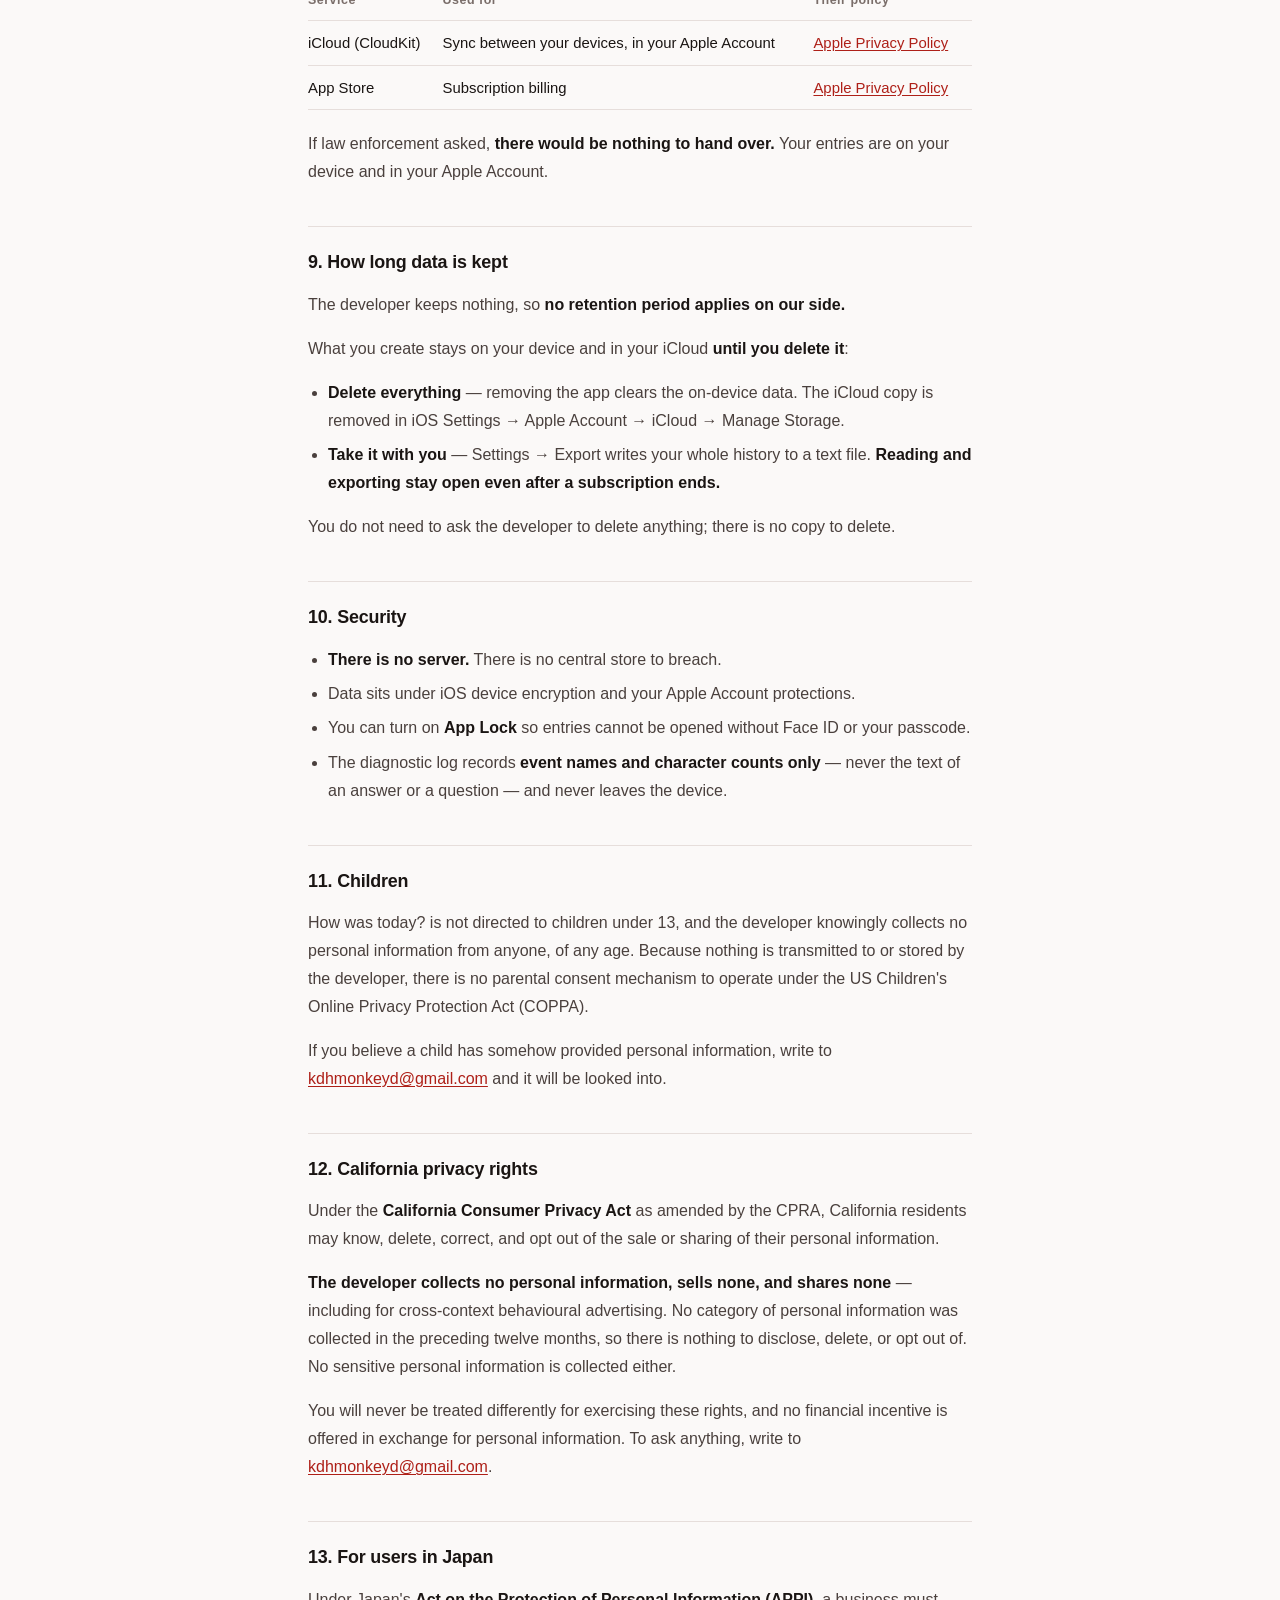
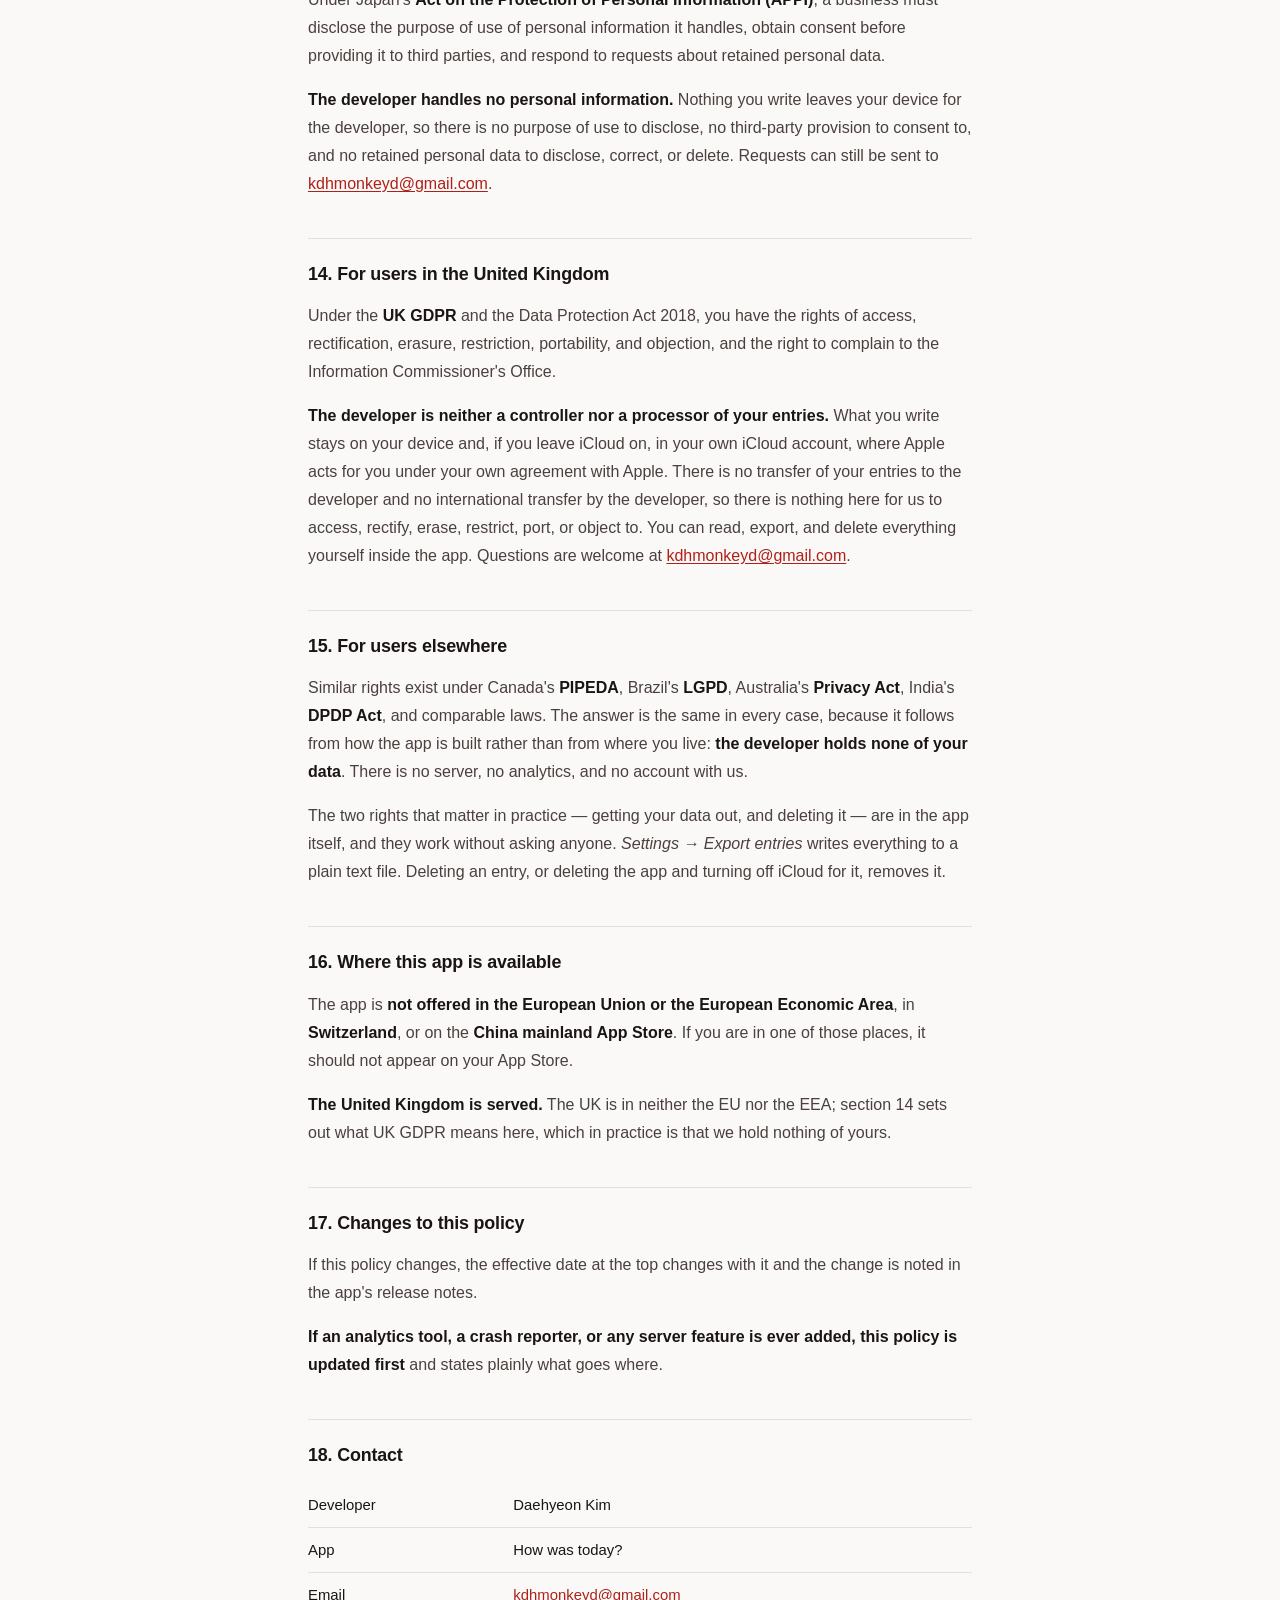
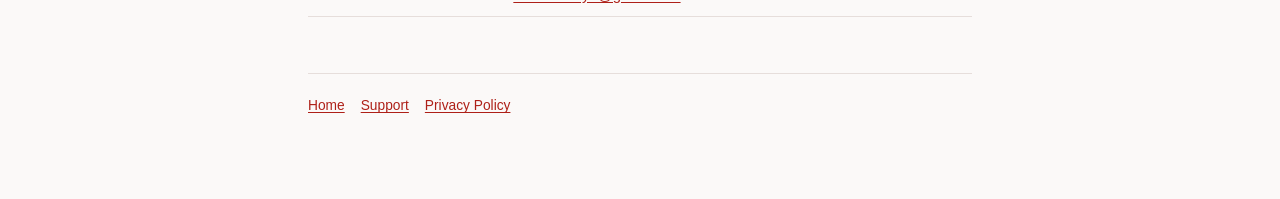
==== commit 050807e3: "영국 포함을 네 판 모두에 명시 출시 지역이 「유럽 빼고 전세계 + 영국」으로 확정됐다. 영국은 EU 도 EEA 도 아니므로 기존 문구가 틀린 것은 아니었지만, 읽는 사람이 「영국" ====
--- a/privacy-en.html
+++ b/privacy-en.html
@@ -119,7 +119,7 @@
 <p>Similar rights exist under Canada's <strong>PIPEDA</strong>, Brazil's <strong>LGPD</strong>, Australia's <strong>Privacy Act</strong>, India's <strong>DPDP Act</strong>, and comparable laws. The answer is the same in every case, because it follows from how the app is built rather than from where you live: <strong>the developer holds none of your data</strong>. There is no server, no analytics, and no account with us.</p><p>The two rights that matter in practice — getting your data out, and deleting it — are in the app itself, and they work without asking anyone. <em>Settings → Export entries</em> writes everything to a plain text file. Deleting an entry, or deleting the app and turning off iCloud for it, removes it.</p>
 
 <h2>16. Where this app is available</h2>
-<p>The app is <strong>not offered in the European Union or the European Economic Area</strong>. If you are in the EU or EEA, it should not appear on your App Store. This policy is written for the regions where the app is sold.</p>
+<p>The app is <strong>not offered in the European Union or the European Economic Area</strong>, in <strong>Switzerland</strong>, or on the <strong>China mainland App Store</strong>. If you are in one of those places, it should not appear on your App Store.</p><p><strong>The United Kingdom is served.</strong> The UK is in neither the EU nor the EEA; section 14 sets out what UK GDPR means here, which in practice is that we hold nothing of yours.</p>
 
 <h2>17. Changes to this policy</h2>
 <p>If this policy changes, the effective date at the top changes with it and the change is noted in the app's release notes.</p>
